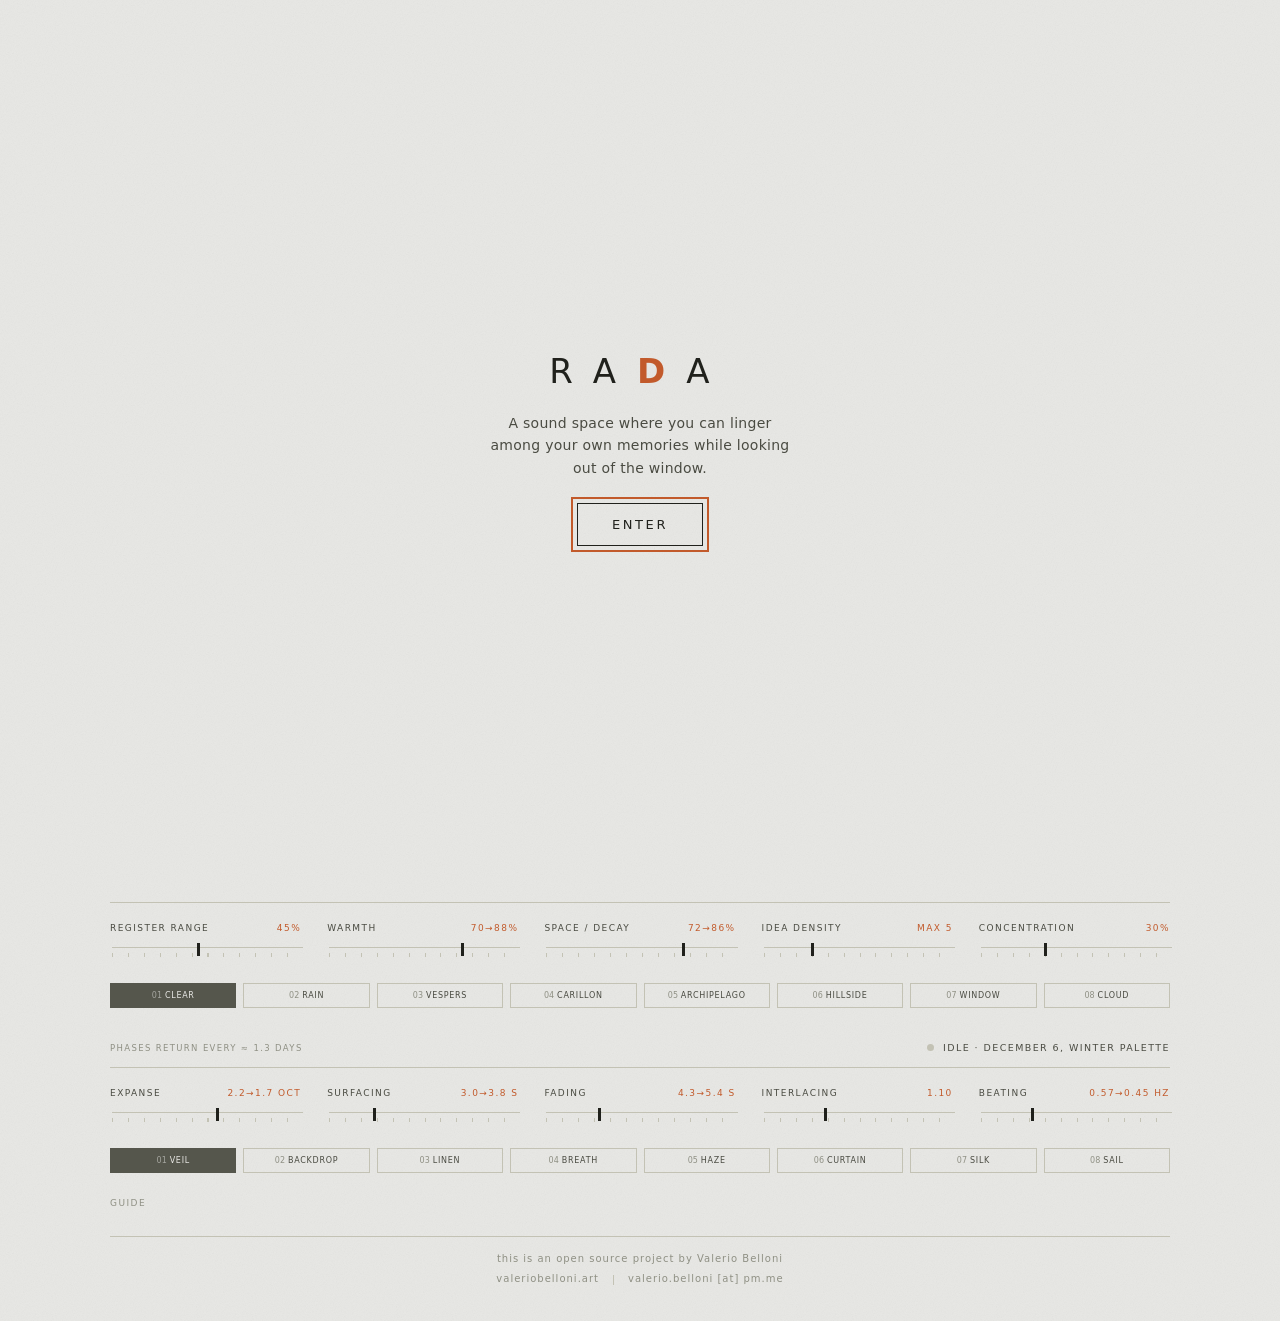
==== index.html @ 8998cda1 "posizionamento bottoni "pausa/avvia" posizionamento bottoni "pausa/avvia"" ====
<!DOCTYPE html>
<html lang="it">
<head>
<meta charset="utf-8">
<meta name="viewport" content="width=device-width, initial-scale=1">
<title>Rada</title>

<!-- Le anteprime social restano in inglese: i crawler leggono questi meta
     prima che il JavaScript giri, quindi qualunque lingua ci sia scritta qui
     è quella che appare quando si condivide il link. i18n.js li riscrive
     comunque nella lingua corrente, per i motori che eseguono lo script. -->
<meta name="description" content="Four sound phrases of different lengths that never come back together the same way. A generative instrument in the browser.">

<meta property="og:title" content="Rada">
<meta property="og:description" content="Four sound phrases of different lengths that never come back together the same way.">
<meta property="og:type" content="website">

<!-- favicon inline: il punto che pulsa. Data URI, così non c'è un file da
     servire e funziona anche aprendo index.html col doppio clic. -->
<link rel="icon" href="data:image/svg+xml,%3Csvg xmlns='http://www.w3.org/2000/svg' viewBox='0 0 32 32'%3E%3Crect width='32' height='32' rx='7' fill='%23e9e7db'/%3E%3Ccircle cx='16' cy='16' r='6' fill='%23c25a2b'/%3E%3C/svg%3E">

<link rel="stylesheet" href="css/style.css">
</head>
<body>

<div class="stage">
 <div class="wrap">

  <div class="head">
    <h1>Ra<em>d</em>a</h1>
    <div class="headRight">
      <nav class="langs" id="langs" aria-label="Lingua"></nav>
      <span class="langSep" aria-hidden="true"></span>
      <div class="status" id="status">
        <span class="pulse"></span>
        <span id="statusText">in attesa</span>
      </div>
    </div>
  </div>

  <!-- ------------------------------------------------------- lo strumento
       Una card sola: le otto linee sono anelli concentrici di un reticolo
       unico, e le due colonne ai lati portano i comandi di linea — sigla,
       durata, silenzia, nuova idea — in HTML nativo. Il canvas è puro
       display e non ascolta nulla: il doppio binario di Rada (gesti sul
       canvas più doppione fuori campo per la tastiera) è diventato un
       binario solo, visibile.                                            -->
  <div class="loopCard">
    <div class="cardHead">
      <!-- Due numeri diversi, e conviene non confonderli: `realign` dice
           quando le FASI tornano nella stessa combinazione, `deriva` dice
           quanto si è spostato il pezzo. Il primo è l'eredità di Rada, e da
           solo non è più la promessa dello strumento; il secondo è la
           promessa nuova, e non torna a zero mai. -->
      <span class="realign" id="deriva">—</span>
      <span class="realign" id="realign">—</span>
    </div>
    <div class="strumento">
      <div class="colLinee colFrasi">
        <span class="colTitolo" data-i18n="card.title">Le quattro frasi</span>
        <div id="lineeFrasi"></div>
        <!-- Sotto le scale di durata, i due comandi della classe: a sinistra
             il modo del materiale, a destra l'avvio. Stessa grafica — un
             quadro e una parola — e stessa grammatica: il segno mostra lo
             STATO, come il quadratino di ogni linea, e premerlo lo cambia.
             Il quadro sta al bordo esterno, la parola verso il centro. Li
             costruisce ui.js. -->
        <div class="modi" id="modiFrasi"></div>
      </div>
      <div id="canvas-holder"></div>
      <div class="colLinee colTessuti">
        <span class="colTitolo" data-i18n="drone.title">I quattro tessuti</span>
        <div id="lineeTessuti"></div>
        <div class="modi" id="modiTessuti"></div>
      </div>
    </div>
  </div>

  <div class="controls">
    <div class="ctl">
      <label for="spread"><span data-i18n="ctl.spread">Ampiezza registro</span> <b id="vSpread">—</b></label>
      <input type="range" id="spread" min="0" max="100" value="45">
    </div>
    <div class="ctl">
      <label for="warmth"><span data-i18n="ctl.warmth">Calore</span> <b id="vWarmth">—</b></label>
      <input type="range" id="warmth" min="0" max="100" value="70">
    </div>
    <div class="ctl">
      <label for="rev"><span data-i18n="ctl.rev">Spazio / coda</span> <b id="vRev">—</b></label>
      <input type="range" id="rev" min="0" max="100" value="72">
    </div>
    <div class="ctl">
      <label for="dens"><span data-i18n="ctl.dens">Densità dell'idea</span> <b id="vDens">—</b></label>
      <input type="range" id="dens" min="2" max="14" value="5">
    </div>
    <div class="ctl">
      <label for="head"><span data-i18n="ctl.head">Addensamento</span> <b id="vHead">—</b></label>
      <input type="range" id="head" min="10" max="70" value="30">
    </div>
  </div>

  <div class="bar">
    <div class="moods" id="moods"></div>
  </div>

  <!-- ----------------------------------------------- i comandi dei tessuti
       La seconda classe non ha più un riquadro proprio: vive negli anelli
       esterni del reticolo. Restano i suoi comandi d'insieme, e sopra di
       loro la riga della stagione — gemella di quella in testa alla pagina,
       diversa nella scala del tempo: là l'ora del giorno, qui il mese.   -->
  <div class="statusDroni">
    <span class="realign" id="realignDroni">—</span>
    <div class="status" id="statusStagione">
      <span class="pulse"></span>
      <span id="statusStagioneText">in attesa</span>
    </div>
  </div>

  <div class="controls controlsTessuti">
    <div class="ctl">
      <label for="d_spread"><span data-i18n="dctl.spread">Estensione</span> <b id="v_spread">—</b></label>
      <input type="range" id="d_spread" min="0" max="100" step="1" value="55">
    </div>
    <div class="ctl">
      <label for="d_apri"><span data-i18n="dctl.apri">Affioramento</span> <b id="v_apri">—</b></label>
      <input type="range" id="d_apri" min="0.3" max="12" step="0.1" value="3">
    </div>
    <div class="ctl">
      <label for="d_chiudi"><span data-i18n="dctl.chiudi">Dissolvenza</span> <b id="v_chiudi">—</b></label>
      <input type="range" id="d_chiudi" min="0.3" max="15" step="0.1" value="4.3">
    </div>
    <div class="ctl">
      <label for="d_sovr"><span data-i18n="dctl.sovr">Intreccio</span> <b id="v_sovr">—</b></label>
      <input type="range" id="d_sovr" min="0.2" max="3" step="0.01" value="1.10">
    </div>
    <div class="ctl">
      <label for="d_battito"><span data-i18n="dctl.battito">Battito</span> <b id="v_battito">—</b></label>
      <input type="range" id="d_battito" min="0.05" max="2" step="0.01" value="0.57">
    </div>
  </div>

  <div class="bar barDroni">
    <div class="moods" id="droniMoods"></div>
  </div>

  <div class="foot">
    <!-- scheda nuova: il collage sta suonando, e una navigazione qui lo
         spegnerebbe perdendo la sessione in corso. Il ?da=strumento dice alla
         guida che Rada è già aperta di là, così non offre di riaprirla. -->
    <a class="docLink" href="guida.html?da=strumento" target="_blank" rel="noopener"
       data-i18n="ui.guide" data-i18n-aria="ui.guideAria">Guida</a>
  </div>

  <!-- ----------------------------------------------------------- la firma
       Un filo, e sotto i crediti. La riga separa senza chiudere: chiudere lo
       fanno i bordi dei due riquadri, e un terzo rettangolo qui sarebbe un
       riquadro che non contiene nulla.

       L'indirizzo non è un collegamento, come nella guida e per la stessa
       ragione: un mailto: che contenga "[at]" aprirebbe una bozza verso un
       destinatario inesistente. Va ricomposto a mano, ed è il prezzo di non
       darlo in pasto ai raccoglitori di indirizzi.                      -->
  <div class="firma">
    <p data-i18n="foot.credits">questo è un progetto open source ideato da Valerio Belloni</p>
    <div class="recapiti">
      <a href="https://www.valeriobelloni.art">valeriobelloni.art</a>
      <span class="sep" aria-hidden="true"></span>
      <span class="posta">valerio.belloni [at] pm.me</span>
    </div>
  </div>

 </div>
</div>

<!-- Il cancello è una finestra modale vera: prima l'ingresso era un <div>,
     quindi non prendeva fuoco e chi naviga da tastiera restava chiuso fuori. -->
<div class="gate" id="gate" role="dialog" aria-modal="true" aria-labelledby="gateTitle">
  <h2 id="gateTitle">Ra<em>d</em>a</h2>
  <p data-i18n="gate.text">Uno spazio sonoro nel quale si può indugiare nei propri ricordi mentre si guarda fuori dalla finestra.</p>
  <button class="enter" id="enter" type="button" data-i18n="gate.enter">Entra</button>
</div>

<!-- Nessuna libreria: tutto ciò che serve è qui dentro, e la pagina si apre
     anche senza rete. Il disegno usa l'API 2D del browser, il suono la Web
     Audio API.

     l'ordine conta: le parole e il modello prima (non dipendono da nulla),
     poi il suono, poi il disegno, infine i comandi -->
<script src="js/i18n.js"></script>
<script src="js/deriva.js"></script>
<script src="js/model.js"></script>
<script src="js/audio.js"></script>
<script src="js/disegno.js"></script>
<script src="js/ui.js"></script>
</body>
</html>
---- css/style.css ----
/* =============================================================================
   RADA2 · style.css

   Le variabili qui sotto sono l'unica fonte della palette: anche il canvas
   le legge (js/disegno.js → readPalette). Cambiarle qui cambia tutto.

   La lingua visiva è quella dei disegni tecnici: inchiostro su carta, filo
   sottile, angoli vivi, molto vuoto. NIENTE SCATOLE — in Rada i riquadri col
   bordo delimitavano le due classi; qui lo strumento è uno e galleggia sulla
   carta, e a separare le sezioni bastano i fili. E NIENTE PILLOLE: ogni
   forma tonda che non sia un segno del reticolo è sparita, perché su una
   tavola fatta di cerchi il tondo dei bottoni non diceva più niente.
============================================================================= */

:root{
  --paper:#e7e7e4;   /* fondo, grigio chiarissimo appena caldo */
  --ink:#20211c;     /* inchiostro, nero morbido verdastro */
  --ink-2:#4a4b42;   /* inchiostro secondario */
  --dust:#8f9084;    /* etichette tenui */
  --hair:#c3c2b4;    /* linee inattive */
  --scelto:#55564c;  /* fondo dei bottoni scelti: scuro, ma non inchiostro */
  --amber:#c25a2b;   /* unico accento */
  --glow:rgba(194,90,43,.18);
  --sans:"Helvetica Neue",-apple-system,system-ui,"Segoe UI",Roboto,Arial,sans-serif;
}

/* --------------------------------------------------------- la grana della carta
   Rumore frattale generato dal browser, non un'immagine da scaricare: è un
   SVG scritto qui dentro come data URI, quindi la pagina continua ad aprirsi
   senza rete — che è una regola del progetto, non una comodità.            */
:root{
  --carta:url("data:image/svg+xml,%3Csvg xmlns='http://www.w3.org/2000/svg' width='200' height='200'%3E%3Cfilter id='g'%3E%3CfeTurbulence type='fractalNoise' baseFrequency='.9' numOctaves='4' stitchTiles='stitch'/%3E%3CfeColorMatrix type='saturate' values='0'/%3E%3C/filter%3E%3Crect width='200' height='200' filter='url(%23g)' opacity='.08'/%3E%3C/svg%3E");
}

*{box-sizing:border-box}
html,body{margin:0;height:100%}
body{
  background-color:var(--paper);
  background-image:var(--carta);
  color:var(--ink);
  font-family:var(--sans);
  font-weight:300;
  -webkit-font-smoothing:antialiased;
  overflow-x:hidden;
}

/* etichette minute: peso pieno e tracking ampio, perché reggano al corpo piccolo */
.status,.ctl label,.realign,.colTitolo,.lineaSigla{
  font-family:var(--sans);
  font-weight:400;
  letter-spacing:.18em;
}

/* --------------------------------------------------------- impaginazione */
.stage{
  min-height:100vh;
  min-height:100dvh;
  display:flex;
  flex-direction:column;
  align-items:center;
  justify-content:center;
  padding:26px 20px 34px;
}
.wrap{width:100%;max-width:1060px}

/* --------------------------------------------------------------- testata */
.head{
  display:flex;
  align-items:baseline;
  justify-content:space-between;
  gap:16px;
  flex-wrap:wrap;
  margin-bottom:34px;
}
h1{
  margin:0;
  font-weight:300;
  font-size:clamp(21px,4.6vw,26px);
  letter-spacing:.62em;
  line-height:1;
  text-transform:uppercase;
}
h1 em{font-style:normal;font-weight:600;color:var(--amber)}

.status{
  display:flex;
  align-items:center;
  gap:9px;
  font-size:9.5px;
  letter-spacing:.15em;
  text-transform:uppercase;
  color:var(--ink-2);
}
.pulse{
  width:7px;height:7px;border-radius:50%;
  background:var(--hair);flex:none;transition:.4s;
}
.status.live{color:var(--ink)}
.status.live .pulse{background:var(--amber);animation:pulse 2.6s ease-in-out infinite}

.headRight{
  display:flex;align-items:center;gap:14px;
  flex-wrap:wrap;justify-content:flex-end;
}
.langs{display:flex;gap:10px}
.lang{
  appearance:none;border:0;background:transparent;padding:0;
  font-family:var(--sans);font-weight:400;
  font-size:9.5px;letter-spacing:.15em;text-transform:uppercase;
  color:var(--hair);cursor:pointer;transition:.2s;
}
.lang:hover{color:var(--ink-2)}
.lang.sel{color:var(--amber)}
.lang:focus-visible{outline:1.5px solid var(--amber);outline-offset:3px}
.langSep{width:1px;height:10px;background:var(--hair);flex:none}
@keyframes pulse{
  0%,100%{opacity:.35;transform:scale(.85)}
  50%{opacity:1;transform:scale(1.15)}
}

/* ------------------------------------------------------------ lo strumento
   Nessun bordo: il reticolo poggia sulla carta come in un disegno tecnico.
   Sopra, i due indicatori del tempo lungo; ai lati, le colonne di linea.  */
.loopCard{padding:0}
.cardHead{
  display:flex;
  justify-content:space-between;
  align-items:baseline;
  gap:12px;
  margin:0 0 18px;
  flex-wrap:wrap;
}
/* Due indicatori, e uno solo può essere arancione: l'accento vale finché è
   raro. Lo prende la deriva, che è la promessa di questo strumento; il
   riallineamento delle fasi resta — è l'eredità di Rada — ma in grigio.   */
.realign{font-size:8.5px;letter-spacing:.16em;text-transform:uppercase;color:var(--dust)}
#deriva{color:var(--amber)}

.strumento{
  display:grid;
  grid-template-columns:minmax(170px,1fr) minmax(0,560px) minmax(170px,1fr);
  gap:26px;
  align-items:center;
}
#canvas-holder{display:flex;justify-content:center;min-width:0}
#canvas-holder canvas{display:block}

/* ------------------------------------------------------- le colonne di linea
   Otto righe native — sigla, scala della durata, valore, quadratino, ↻ —
   che sono l'unica interfaccia delle otto linee: il canvas non ascolta.
   Le frasi a sinistra e i tessuti a destra, dallo stesso lato delle loro
   etichette dentro il reticolo.                                            */
.colTitolo{
  display:block;
  font-size:8px;letter-spacing:.2em;text-transform:uppercase;
  color:var(--dust);
  margin-bottom:12px;
}
.linea{
  display:grid;
  grid-template-columns:2ch minmax(0,1fr) auto auto auto;
  align-items:center;
  gap:9px;
  padding:8px 0;
}
.lineaSigla{
  font-size:8px;text-transform:uppercase;
  color:var(--dust);
}
.lineaVal{
  font-size:9px;letter-spacing:.06em;
  color:var(--ink-2);
  font-variant-numeric:tabular-nums;
  min-width:5.5ch;text-align:right;
  white-space:nowrap;
}
/* Il quadratino: pieno quando la linea suona, vuoto quando tace. Lo stato
   sta nel segno, l'azione nell'aria-label — e nell'aria-pressed.          */
.lineaMute{
  appearance:none;cursor:pointer;padding:0;flex:none;
  width:11px;height:11px;
  border:1px solid var(--ink-2);
  background:var(--ink-2);
  transition:.2s;
}
.lineaMute.muta{background:transparent}
.lineaMute:hover{border-color:var(--ink)}
.lineaRegen{
  appearance:none;border:0;background:transparent;padding:0;
  font-family:var(--sans);font-weight:300;font-size:14px;
  color:var(--dust);cursor:pointer;transition:.2s;line-height:1;
}
.lineaRegen:hover{color:var(--amber)}
.lineaMute:focus-visible,.lineaRegen:focus-visible{
  outline:1.5px solid var(--amber);outline-offset:3px;
}

/* ------------------------------------------------------------------ cursori
   Scale graduate: una linea, le tacche sotto, e un indice rettangolare
   sottile al posto del pomello tondo. Le tacche sono un gradiente ripetuto —
   nessuna immagine, nessun elemento in più.                                */
input[type=range]{
  -webkit-appearance:none;appearance:none;
  width:100%;height:15px;
  background:
    linear-gradient(var(--hair),var(--hair)) 0 5px/100% 1px no-repeat,
    repeating-linear-gradient(90deg,var(--hair) 0 1px,transparent 1px calc(100%/12)) 0 100%/100% 4px no-repeat;
  outline:none;cursor:pointer;
}
input[type=range]::-webkit-slider-thumb{
  -webkit-appearance:none;
  width:3px;height:13px;border-radius:0;
  background:var(--ink);border:0;
  cursor:ew-resize;
}
input[type=range]::-moz-range-thumb{
  width:3px;height:13px;border-radius:0;
  background:var(--ink);border:0;
  cursor:ew-resize;
}
input[type=range]:focus-visible{outline:1.5px solid var(--amber);outline-offset:4px}

/* ------------------------------------------------------- comandi d'insieme
   Un filo sopra ogni gruppo: è il filo, non una scatola, a dire dove
   comincia una sezione.                                                    */
.controls{
  display:grid;
  grid-template-columns:1fr 1fr;
  gap:14px 26px;
  margin-top:30px;
  padding-top:20px;
  border-top:1px solid var(--hair);
}
/* IL CURSORE STA AL FONDO DELLA CELLA, non sotto la sua etichetta. Le
   etichette non sono lunghe uguale — «Ampiezza registro» va a capo dove
   «Calore» no — e appese all'etichetta le scale finivano a quote diverse:
   undici pixel di scarto misurati a 900 px, su una riga che dovrebbe leggersi
   come una sola scala continua. La cella diventa una colonna flessibile e
   l'etichetta si prende lo spazio che avanza, così il cursore parte sempre
   dallo stesso filo qualunque cosa gli stia scritto sopra, in qualunque
   lingua.                                                                  */
.ctl{display:flex;flex-direction:column}
.ctl label{
  display:flex;justify-content:space-between;gap:8px;
  font-size:9px;letter-spacing:.16em;text-transform:uppercase;
  color:var(--ink-2);margin:0 0 7px;
  flex:1;align-items:flex-start;
}
.ctl label b{color:var(--amber);font-weight:400;font-variant-numeric:tabular-nums}

/* ------------------------------------------------- i due segni della classe
   Sotto le scale di durata, agli estremi della riga: a sinistra il modo del
   materiale, a destra l'avvio. Stessa grafica perché stessa grammatica — un
   quadro che mostra lo stato e una parola che lo nomina — e stessa misura del
   quadratino di ogni linea, undici pixel.

   IL QUADRO STA AL BORDO ESTERNO e la parola guarda verso il centro: a
   sinistra quadro-parola, a destra parola-quadro. Le due colonne si
   specchiano, e i quattro quadri fanno i vertici di un rettangolo attorno al
   reticolo.

   Arancione è acceso — il materiale deriva, la classe suona — e inchiostro è
   fermo. È l'unico posto in cui l'accento indica uno stato di riposo invece
   di un evento: la deriva e il suono sono ciò che lo strumento fa se lo lasci
   fare, e fermarli è il gesto.                                            */
.modi{display:flex;justify-content:space-between;align-items:center;margin-top:16px}
.segno{
  appearance:none;border:0;background:transparent;padding:4px 0;
  display:flex;align-items:center;gap:9px;
  font-family:var(--sans);cursor:pointer;
}
.segnoPower{flex-direction:row-reverse}
.segnoQuadro{
  width:11px;height:11px;flex:none;
  background:var(--amber);border:1px solid var(--amber);
  transition:.2s;
}
.segno.spento .segnoQuadro{background:var(--ink);border-color:var(--ink)}
.segnoNome{
  font-weight:400;font-size:8px;letter-spacing:.2em;text-transform:uppercase;
  color:var(--ink-2);transition:.2s;
}
.segno:hover .segnoNome{color:var(--ink)}
.segno:focus-visible{outline:1.5px solid var(--amber);outline-offset:3px}
/* Il nome della classe: nel documento per chi ascolta, fuori dallo schermo
   per chi guarda. Non `display:none`, che lo toglierebbe anche a loro.    */
.segnoDove{
  position:absolute;width:1px;height:1px;
  margin:-1px;padding:0;overflow:hidden;
  clip-path:inset(50%);white-space:nowrap;border:0;
}

/* --------------------------------------------------------- barra inferiore */
/* Da quando l'avvio è salito accanto alle scale di durata, qui restano solo
   i mood: la barra non ha più due poli da separare.                       */
.bar{display:flex;margin-top:24px}
/* `flex:1` non è un dettaglio: senza, la griglia si dimensiona sul proprio
   contenuto, e le due righe di mood escono di larghezza diversa perché
   «Arcipelago» è più lungo di «Fondale» — 79 px contro 63 nella stessa
   pagina. Crescendo entrambe fino al bordo, i bottoni tornano identici sopra
   e sotto qualunque siano le parole, in qualunque lingua.               */
.moods{
  display:grid;
  /* `minmax(0,1fr)` e non `1fr`: la seconda ha un minimo automatico pari al
     contenuto, quindi la colonna della parola più lunga si allarga rubando
     spazio alle altre — in inglese, a 760 px, uscivano 69, 70 e 74 px nella
     stessa riga. Con lo zero come minimo le otto colonne sono uguali davvero. */
  grid-template-columns:repeat(8,minmax(0,1fr));
  gap:7px;
  flex:1;
  min-width:0;
  counter-reset:mood;
}
/* I mood come etichette tecniche numerate. Il numero lo mette il CSS, non
   il dizionario: è notazione, non lingua — e i bottoni restano riscrivibili
   al cambio di lingua senza perdere la numerazione.                        */
.mood{
  appearance:none;
  border:1px solid var(--hair);
  background:transparent;color:var(--ink-2);
  font-family:var(--sans);font-weight:400;
  font-size:8px;letter-spacing:.09em;text-transform:uppercase;text-align:center;
  padding:7px 4px;border-radius:0;cursor:pointer;transition:.2s;
  counter-increment:mood;
}
.mood::before{
  content:counter(mood,decimal-leading-zero) " ";
  color:var(--dust);
  letter-spacing:.02em;
}
.mood:hover{border-color:var(--ink);color:var(--ink)}
/* Lo stato scelto è un grigio scuro, non l'inchiostro pieno: il nero massimo
   resta ai segni del reticolo.                                             */
.mood.sel{color:var(--paper);background:var(--scelto);border-color:var(--scelto)}
.mood.sel::before{color:var(--paper);opacity:.55}
.mood:focus-visible{outline:1.5px solid var(--amber);outline-offset:3px}

/* Qui stavano `.power` e il suo punto che respirava. L'avvio è diventato uno
   dei due segni della classe, con la stessa grafica del modo: il respiro non
   c'è più, e il compito di dire «sta suonando» resta al punto che pulsa nella
   riga di stato, che quel respiro ce l'aveva già.                         */

/* La riga della stagione, col riallineamento dei tessuti accanto: apre la
   sezione dei comandi della seconda classe.                                */
.statusDroni{
  display:flex;align-items:baseline;justify-content:space-between;
  gap:12px;flex-wrap:wrap;
  margin:34px 0 0;
}
.controlsTessuti{margin-top:14px}
.barDroni{margin-top:24px}

/* rimando alla guida, sotto i mood */
.foot{margin-top:18px}
.docLink{
  font-family:var(--sans);font-weight:400;
  font-size:9px;letter-spacing:.16em;text-transform:uppercase;
  color:var(--dust);text-decoration:none;transition:.2s;
  border-bottom:1px solid transparent;padding-bottom:2px;
}
.docLink:hover{color:var(--ink);border-bottom-color:var(--hair)}
.docLink:focus-visible{outline:1.5px solid var(--amber);outline-offset:3px}

/* --------------------------------------------------------------- la firma */
.firma{
  margin-top:26px;
  padding-top:16px;
  border-top:1px solid var(--hair);
  text-align:center;
}
.firma p{
  margin:0;
  font-family:var(--sans);font-weight:400;
  font-size:10px;letter-spacing:.1em;
  color:var(--dust);
}
.firma .recapiti{
  display:flex;align-items:center;justify-content:center;
  gap:14px;flex-wrap:wrap;margin-top:9px;
}
.firma a,
.firma .posta{
  font-family:var(--sans);font-weight:400;
  font-size:10px;letter-spacing:.1em;color:var(--dust);
  text-decoration:none;padding-bottom:2px;
  border-bottom:1px solid transparent;
}
.firma a{transition:.2s}
.firma a:hover{color:var(--ink);border-bottom-color:var(--hair)}
.firma a:focus-visible{outline:1.5px solid var(--amber);outline-offset:3px}
.firma .sep{width:1px;height:10px;background:var(--hair);flex:none}
@media (max-width:479px){
  .firma .sep{display:none}
  .firma .recapiti{gap:8px;flex-direction:column}
}

/* ---------------------------------------------------- soglia d'ingresso */
.gate{
  position:fixed;inset:0;z-index:40;
  background-color:var(--paper);
  background-image:var(--carta);
  display:flex;flex-direction:column;
  align-items:center;justify-content:center;
  gap:24px;padding:30px;text-align:center;
  cursor:pointer;
  transition:opacity .6s, visibility 0s .6s;
}
.gate.off{opacity:0;pointer-events:none;visibility:hidden}
.gate h2{
  margin:0;font-weight:300;
  font-size:clamp(24px,6vw,34px);
  letter-spacing:.62em;text-transform:uppercase;line-height:1;
}
.gate h2 em{font-style:normal;font-weight:600;color:var(--amber)}
.gate p{
  margin:0;max-width:34ch;
  font-size:14px;line-height:1.6;font-weight:300;
  color:var(--ink-2);letter-spacing:.02em;
}
.gate .enter{
  appearance:none;
  background:transparent;color:var(--ink);
  font-family:var(--sans);
  border:1px solid var(--ink);border-radius:0;
  padding:13px 34px;
  font-size:13px;letter-spacing:.2em;text-transform:uppercase;
  font-weight:400;transition:.25s;cursor:pointer;
}
.gate:hover .enter,
.gate .enter:hover{background:var(--ink);color:var(--paper)}
.gate .enter:focus-visible{outline:2px solid var(--amber);outline-offset:4px}

/* ------------------------------------------------------------ adattamenti */
@media (min-width:780px){
  .controls{grid-template-columns:repeat(5,1fr);gap:0 26px}
  .stage{padding:34px 28px}
}
/* Sotto i 900 px le colonne non stanno più ai lati: il reticolo sale sopra,
   intero, e le due colonne si affiancano sotto di lui.                     */
@media (max-width:899px){
  .strumento{grid-template-columns:1fr 1fr;gap:20px}
  #canvas-holder{grid-column:1 / -1;grid-row:1}
}
/* Otto colonne vogliono circa 90 px per bottone: tanto misura l'etichetta più
   lunga in inglese («Archipelago») col prefisso numerico che il CSS le
   antepone. Sotto i 980 px di finestra quello spazio non c'è, e la riga delle
   frasi andava a capo su due righe mentre quella dei tessuti — che ha parole
   più corte — restava su una: due barre della stessa pagina alte in modo
   diverso. La soglia stava a 719 px, ed era sbagliata da sempre; il difetto
   non si vedeva in italiano, dove le parole stanno appena dentro.        */
@media (max-width:979px){
  .moods{grid-template-columns:repeat(4,minmax(0,1fr));width:100%}
}
@media (max-width:719px){
  .langSep{display:none}
}
@media (max-width:540px){
  .strumento{grid-template-columns:1fr}
  #canvas-holder{grid-column:auto}
  .controls{grid-template-columns:1fr}
  .bar{justify-content:center}
}

/* ------------------------------------ trattamento tipografico del giapponese
   Il giapponese non ha maiuscolo: la gerarchia minuta si ricostruisce con il
   corpo e il 字間, che vuole valori molto più stretti del latino.          */
:lang(ja) .status,
:lang(ja) .ctl label,
:lang(ja) .realign,
:lang(ja) .colTitolo,
:lang(ja) .mood,
:lang(ja) .lang,
:lang(ja) .docLink{
  text-transform:none;
  letter-spacing:.08em;
}
:lang(ja) .status{font-size:10.5px}
:lang(ja) .ctl label{font-size:10px}
:lang(ja) .realign{font-size:9.5px}
:lang(ja) .colTitolo{font-size:9.5px}
:lang(ja) .lineaVal{font-size:10px}
:lang(ja) .mood{font-size:9px;letter-spacing:.04em}
:lang(ja) .segnoNome{font-size:10px;letter-spacing:.08em}
:lang(ja) .gate p{line-height:1.9;letter-spacing:.02em}
:lang(ja) .gate .enter{letter-spacing:.12em}

/* chi preferisce meno movimento: si fermano le animazioni decorative */
@media (prefers-reduced-motion:reduce){
  .status.live .pulse{animation:none}
  .gate{transition:none}
}
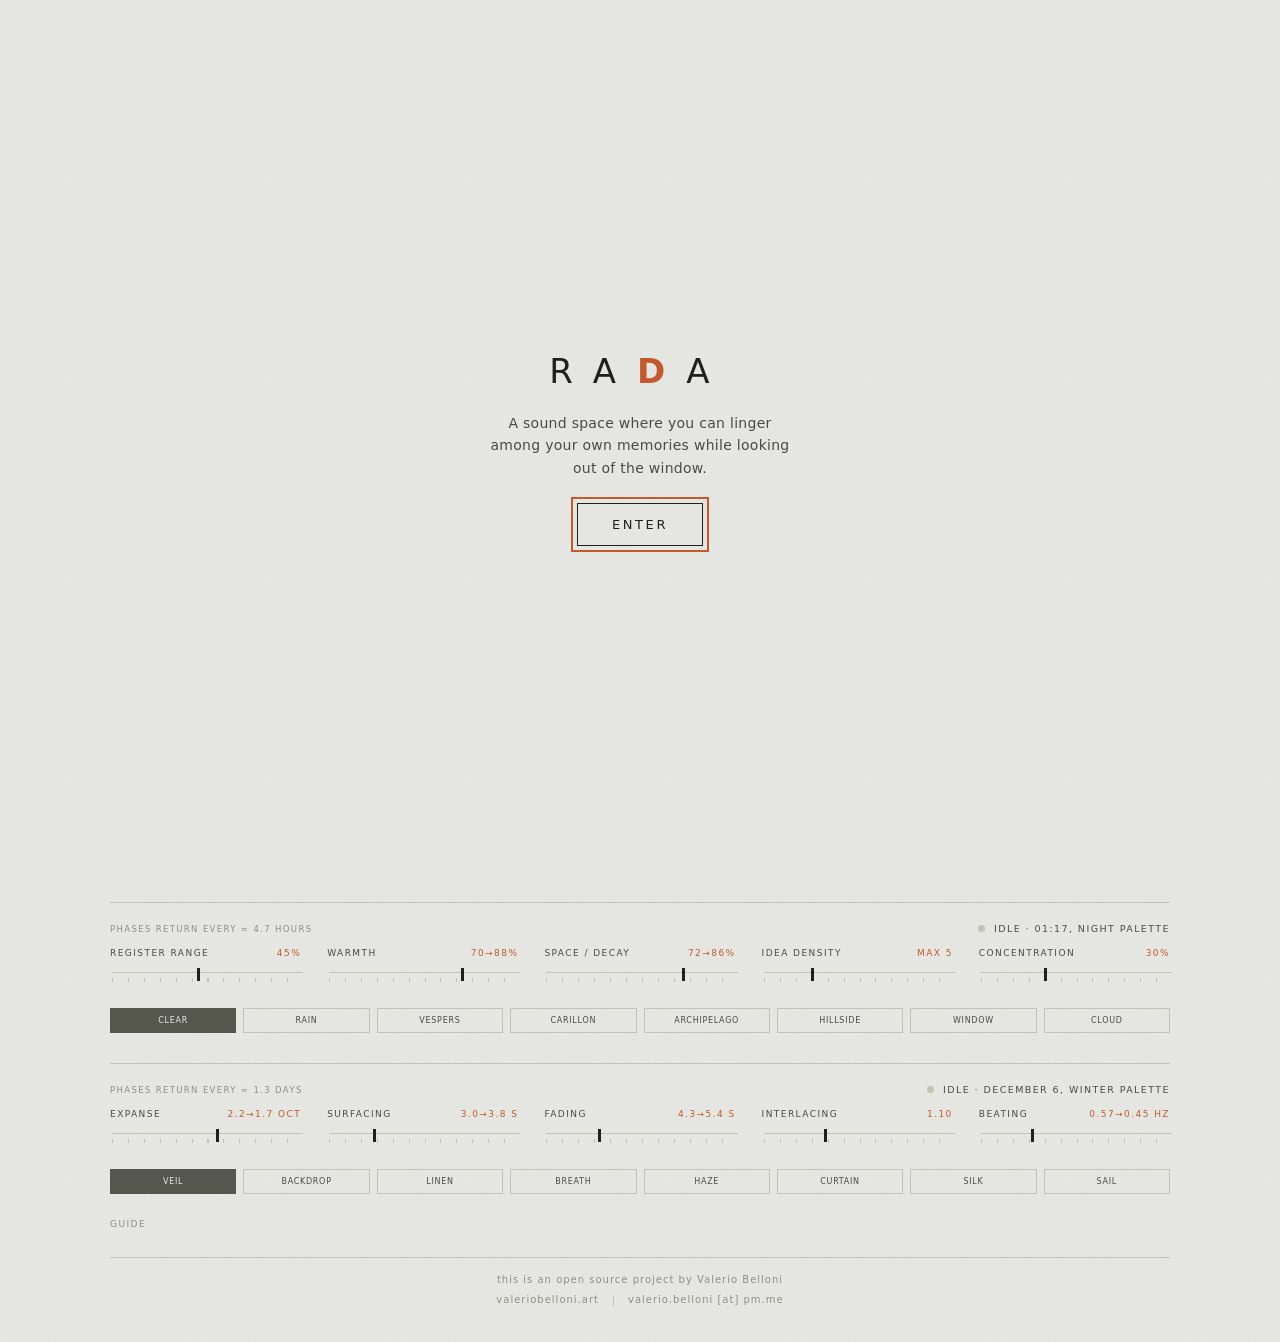
==== commit 4d7aa09c: "diminuzione timeline diminuzione della timeline da 30 a 15 minuti e aggiustamenti minori al posizion" ====
--- a/index.html
+++ b/index.html
@@ -26,16 +26,14 @@
 <div class="stage">
  <div class="wrap">
 
+  <!-- La testata porta il nome e le lingue, e basta: le due righe di stato
+       sono scese ciascuna accanto alla propria classe, dove si leggono per
+       quello che sono. Qui restavano asimmetriche — quella delle frasi in
+       cima alla pagina, quella dei tessuti a metà — e da quando le due classi
+       sono gemelle nel reticolo quell'asimmetria non si spiegava più.    -->
   <div class="head">
     <h1>Ra<em>d</em>a</h1>
-    <div class="headRight">
-      <nav class="langs" id="langs" aria-label="Lingua"></nav>
-      <span class="langSep" aria-hidden="true"></span>
-      <div class="status" id="status">
-        <span class="pulse"></span>
-        <span id="statusText">in attesa</span>
-      </div>
-    </div>
+    <nav class="langs" id="langs" aria-label="Lingua"></nav>
   </div>
 
   <!-- ------------------------------------------------------- lo strumento
@@ -46,14 +44,11 @@
        canvas più doppione fuori campo per la tastiera) è diventato un
        binario solo, visibile.                                            -->
   <div class="loopCard">
+    <!-- Sopra il reticolo solo la deriva: è l'unico dato che riguarda il
+         pezzo intero e non una delle due classi. Il riallineamento delle
+         fasi è sceso accanto ai comandi della classe di cui parla. -->
     <div class="cardHead">
-      <!-- Due numeri diversi, e conviene non confonderli: `realign` dice
-           quando le FASI tornano nella stessa combinazione, `deriva` dice
-           quanto si è spostato il pezzo. Il primo è l'eredità di Rada, e da
-           solo non è più la promessa dello strumento; il secondo è la
-           promessa nuova, e non torna a zero mai. -->
       <span class="realign" id="deriva">—</span>
-      <span class="realign" id="realign">—</span>
     </div>
     <div class="strumento">
       <div class="colLinee colFrasi">
@@ -76,6 +71,17 @@
     </div>
   </div>
 
+  <!-- Le due classi hanno ora la stessa forma: un filo, la riga di stato —
+       riallineamento a sinistra, ascolto e palette a destra — poi i cursori
+       e i mood. -->
+  <div class="statusClasse">
+    <span class="realign" id="realign">—</span>
+    <div class="status" id="status">
+      <span class="pulse"></span>
+      <span id="statusText">in attesa</span>
+    </div>
+  </div>
+
   <div class="controls">
     <div class="ctl">
       <label for="spread"><span data-i18n="ctl.spread">Ampiezza registro</span> <b id="vSpread">—</b></label>
@@ -108,7 +114,7 @@
        esterni del reticolo. Restano i suoi comandi d'insieme, e sopra di
        loro la riga della stagione — gemella di quella in testa alla pagina,
        diversa nella scala del tempo: là l'ora del giorno, qui il mese.   -->
-  <div class="statusDroni">
+  <div class="statusClasse">
     <span class="realign" id="realignDroni">—</span>
     <div class="status" id="statusStagione">
       <span class="pulse"></span>
@@ -116,7 +122,7 @@
     </div>
   </div>
 
-  <div class="controls controlsTessuti">
+  <div class="controls">
     <div class="ctl">
       <label for="d_spread"><span data-i18n="dctl.spread">Estensione</span> <b id="v_spread">—</b></label>
       <input type="range" id="d_spread" min="0" max="100" step="1" value="55">
--- a/css/style.css
+++ b/css/style.css
@@ -98,6 +98,9 @@
 .status.live{color:var(--ink)}
 .status.live .pulse{background:var(--amber);animation:pulse 2.6s ease-in-out infinite}
 
+/* Anche questo serve alla sola GUIDA: là la testata ha ancora due poli — le
+   sigle di lingua e il richiamo «Ascolta Rada» — mentre nello strumento è
+   rimasto il solo selettore.                                              */
 .headRight{
   display:flex;align-items:center;gap:14px;
   flex-wrap:wrap;justify-content:flex-end;
@@ -112,6 +115,9 @@
 .lang:hover{color:var(--ink-2)}
 .lang.sel{color:var(--amber)}
 .lang:focus-visible{outline:1.5px solid var(--amber);outline-offset:3px}
+/* Serve alla sola GUIDA, che stacca con questo trattino le sigle di lingua
+   dal richiamo «Ascolta Rada». Nello strumento è caduto insieme alla riga di
+   stato che separava, ma il foglio è lo stesso per le due pagine.        */
 .langSep{width:1px;height:10px;background:var(--hair);flex:none}
 @keyframes pulse{
   0%,100%{opacity:.35;transform:scale(.85)}
@@ -220,16 +226,29 @@
 }
 input[type=range]:focus-visible{outline:1.5px solid var(--amber);outline-offset:4px}
 
-/* ------------------------------------------------------- comandi d'insieme
-   Un filo sopra ogni gruppo: è il filo, non una scatola, a dire dove
-   comincia una sezione.                                                    */
+/* --------------------------------------------------- la riga di una classe
+   Apre la sezione di ciascuna classe, identica per tutt'e due: a sinistra il
+   riallineamento delle sue fasi, a destra se sta suonando e quale palette è
+   in vigore. Il filo sta qui e non sui cursori, perché la sezione comincia
+   da questa riga — è il filo, non una scatola, a dire dove si entra.
+
+   Erano asimmetriche: quella delle frasi in cima alla pagina, dentro la
+   testata, e quella dei tessuti a metà. Finché le frasi erano il riquadro
+   principale aveva un senso; da quando le due classi sono gemelle nel
+   reticolo, non più.                                                      */
+.statusClasse{
+  display:flex;align-items:baseline;justify-content:space-between;
+  gap:12px;flex-wrap:wrap;
+  margin-top:30px;padding-top:20px;
+  border-top:1px solid var(--hair);
+}
+
+/* ------------------------------------------------------- comandi d'insieme */
 .controls{
   display:grid;
   grid-template-columns:1fr 1fr;
   gap:14px 26px;
-  margin-top:30px;
-  padding-top:20px;
-  border-top:1px solid var(--hair);
+  margin-top:14px;
 }
 /* IL CURSORE STA AL FONDO DELLA CELLA, non sotto la sua etichetta. Le
    etichette non sono lunghe uguale — «Ampiezza registro» va a capo dove
@@ -309,11 +328,12 @@
   gap:7px;
   flex:1;
   min-width:0;
-  counter-reset:mood;
-}
-/* I mood come etichette tecniche numerate. Il numero lo mette il CSS, non
-   il dizionario: è notazione, non lingua — e i bottoni restano riscrivibili
-   al cambio di lingua senza perdere la numerazione.                        */
+}
+/* I mood come etichette tecniche. Qui il CSS anteponeva un numero d'ordine
+   con un `counter`; è stato tolto perché non serviva a nulla — i mood non si
+   scelgono per numero — e costava una quindicina di pixel per bottone, che
+   sono proprio quelli che mancavano perché otto colonne stessero su una riga
+   sola nelle lingue con le parole lunghe.                                  */
 .mood{
   appearance:none;
   border:1px solid var(--hair);
@@ -321,18 +341,11 @@
   font-family:var(--sans);font-weight:400;
   font-size:8px;letter-spacing:.09em;text-transform:uppercase;text-align:center;
   padding:7px 4px;border-radius:0;cursor:pointer;transition:.2s;
-  counter-increment:mood;
-}
-.mood::before{
-  content:counter(mood,decimal-leading-zero) " ";
-  color:var(--dust);
-  letter-spacing:.02em;
 }
 .mood:hover{border-color:var(--ink);color:var(--ink)}
 /* Lo stato scelto è un grigio scuro, non l'inchiostro pieno: il nero massimo
    resta ai segni del reticolo.                                             */
 .mood.sel{color:var(--paper);background:var(--scelto);border-color:var(--scelto)}
-.mood.sel::before{color:var(--paper);opacity:.55}
 .mood:focus-visible{outline:1.5px solid var(--amber);outline-offset:3px}
 
 /* Qui stavano `.power` e il suo punto che respirava. L'avvio è diventato uno
@@ -340,14 +353,6 @@
    c'è più, e il compito di dire «sta suonando» resta al punto che pulsa nella
    riga di stato, che quel respiro ce l'aveva già.                         */
 
-/* La riga della stagione, col riallineamento dei tessuti accanto: apre la
-   sezione dei comandi della seconda classe.                                */
-.statusDroni{
-  display:flex;align-items:baseline;justify-content:space-between;
-  gap:12px;flex-wrap:wrap;
-  margin:34px 0 0;
-}
-.controlsTessuti{margin-top:14px}
 .barDroni{margin-top:24px}
 
 /* rimando alla guida, sotto i mood */
@@ -441,18 +446,19 @@
   .strumento{grid-template-columns:1fr 1fr;gap:20px}
   #canvas-holder{grid-column:1 / -1;grid-row:1}
 }
-/* Otto colonne vogliono circa 90 px per bottone: tanto misura l'etichetta più
-   lunga in inglese («Archipelago») col prefisso numerico che il CSS le
-   antepone. Sotto i 980 px di finestra quello spazio non c'è, e la riga delle
-   frasi andava a capo su due righe mentre quella dei tessuti — che ha parole
-   più corte — restava su una: due barre della stessa pagina alte in modo
-   diverso. La soglia stava a 719 px, ed era sbagliata da sempre; il difetto
-   non si vedeva in italiano, dove le parole stanno appena dentro.        */
-@media (max-width:979px){
+/* Otto colonne vogliono circa 75 px per bottone: tanto misura l'etichetta più
+   lunga in inglese, «Archipelago». Sotto quella misura la riga delle frasi
+   andava a capo su due righe mentre quella dei tessuti — che ha parole più
+   corte — restava su una: due barre della stessa pagina alte in modo diverso.
+   La soglia stava a 719 px, ed era sbagliata da sempre; il difetto non si
+   vedeva in italiano, dove le parole stanno appena dentro.
+
+   Serviva 90 px finché il CSS anteponeva a ogni etichetta un numero d'ordine.
+   Tolto quello, la soglia è scesa da 980 a 820 px: la numerazione costava
+   centosessanta px di riga, cioè proprio il salto fra otto colonne e
+   quattro.                                                               */
+@media (max-width:819px){
   .moods{grid-template-columns:repeat(4,minmax(0,1fr));width:100%}
-}
-@media (max-width:719px){
-  .langSep{display:none}
 }
 @media (max-width:540px){
   .strumento{grid-template-columns:1fr}
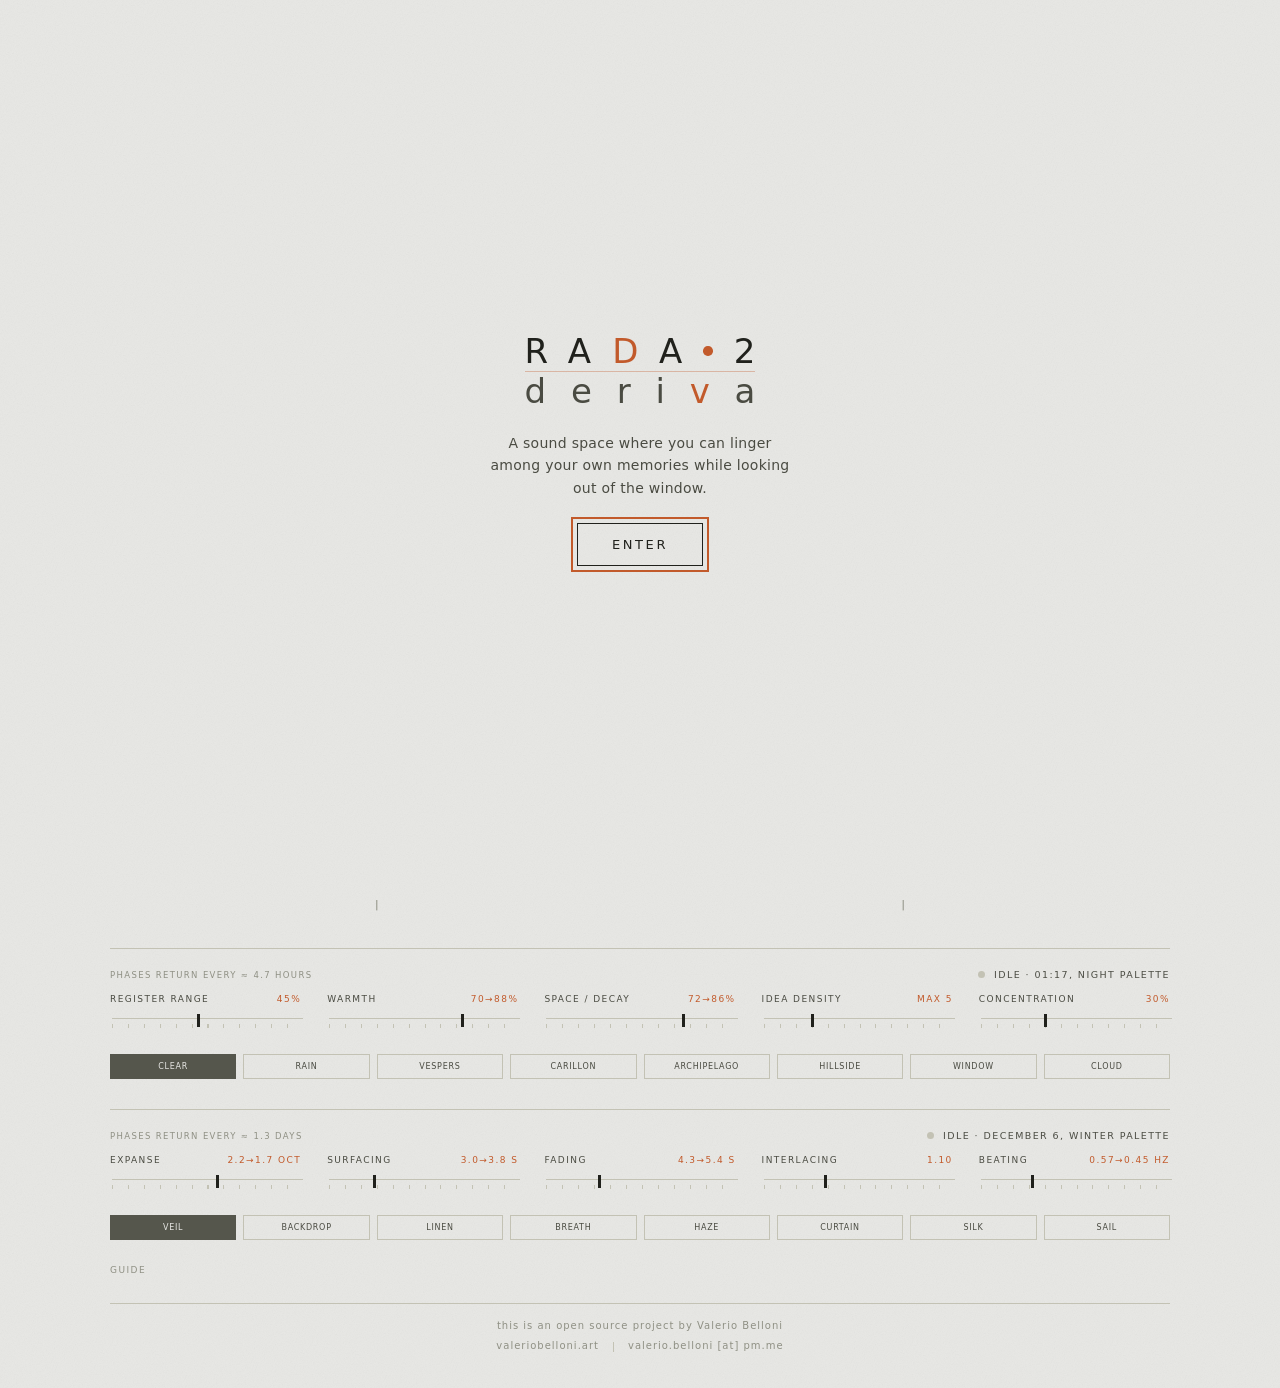
==== commit 25c18872: "cambio logo" ====
--- a/index.html
+++ b/index.html
@@ -32,7 +32,20 @@
        cima alla pagina, quella dei tessuti a metà — e da quando le due classi
        sono gemelle nel reticolo quell'asimmetria non si spiegava più.    -->
   <div class="head">
-    <h1>Ra<em>d</em>a</h1>
+    <!-- Il marchio è due righe. Sopra il nome, col pallino al posto
+         dell'asterisco: è lo stesso segno del punto che pulsa nella riga di
+         stato, ma qui non racconta niente — batte sempre, perché appartiene
+         al nome e non allo strumento.
+
+         Sotto, «deriva» allargata fino a coprire esattamente la larghezza
+         del nome. Le sei lettere sono elementi separati perché a
+         distribuirle è `space-between`, che dà la coincidenza esatta; un
+         letter-spacing indovinato a occhio andrebbe rincorso a ogni corpo,
+         e i corpi qui sono fluidi. -->
+    <div class="logo">
+      <h1>Ra<em>d</em>a<span class="logoPunto" aria-hidden="true"></span>2</h1>
+      <div class="sotto"><span>d</span><span>e</span><span>r</span><span>i</span><span class="v">v</span><span>a</span></div>
+    </div>
     <nav class="langs" id="langs" aria-label="Lingua"></nav>
   </div>
 
@@ -48,7 +61,10 @@
          pezzo intero e non una delle due classi. Il riallineamento delle
          fasi è sceso accanto ai comandi della classe di cui parla. -->
     <div class="cardHead">
-      <span class="realign" id="deriva">—</span>
+      <div class="derivaBlocco">
+        <span class="realign" id="quinte">—</span>
+        <span class="realign" id="nota">—</span>
+      </div>
     </div>
     <div class="strumento">
       <div class="colLinee colFrasi">
@@ -181,7 +197,13 @@
 <!-- Il cancello è una finestra modale vera: prima l'ingresso era un <div>,
      quindi non prendeva fuoco e chi naviga da tastiera restava chiuso fuori. -->
 <div class="gate" id="gate" role="dialog" aria-modal="true" aria-labelledby="gateTitle">
-  <h2 id="gateTitle">Ra<em>d</em>a</h2>
+  <!-- Stesso marchio della testata, e stesso meccanismo: il corpo si dichiara
+       una volta su .logo e le due righe lo ereditano, così qui — dove il nome
+       è più grande — «deriva» si allarga da sé fino a coprirlo. -->
+  <div class="logo">
+    <h2 id="gateTitle">Ra<em>d</em>a<span class="logoPunto" aria-hidden="true"></span>2</h2>
+    <div class="sotto"><span>d</span><span>e</span><span>r</span><span>i</span><span class="v">v</span><span>a</span></div>
+  </div>
   <p data-i18n="gate.text">Uno spazio sonoro nel quale si può indugiare nei propri ricordi mentre si guarda fuori dalla finestra.</p>
   <button class="enter" id="enter" type="button" data-i18n="gate.enter">Entra</button>
 </div>
--- a/css/style.css
+++ b/css/style.css
@@ -21,6 +21,7 @@
   --scelto:#55564c;  /* fondo dei bottoni scelti: scuro, ma non inchiostro */
   --amber:#c25a2b;   /* unico accento */
   --glow:rgba(194,90,43,.18);
+  --amber-filo:rgba(194,90,43,.34); /* il filo del marchio, l'accento smorzato */
   --sans:"Helvetica Neue",-apple-system,system-ui,"Segoe UI",Roboto,Arial,sans-serif;
 }
 
@@ -80,7 +81,71 @@
   line-height:1;
   text-transform:uppercase;
 }
-h1 em{font-style:normal;font-weight:600;color:var(--amber)}
+h1 em{font-style:normal;color:var(--amber)}
+
+/* Il marchio a due righe, uno solo per le due pagine — la testata e il
+   cancello — che differiscono per il solo corpo. La colonna prende la misura
+   dalla riga più larga, il nome, e la seconda riga la riempie: è così che
+   «deriva» finisce larga esattamente quanto RADA 2 a qualunque corpo.
+
+   Il corpo si dichiara QUI e non sulle due righe: le due devono restare
+   solidali, e due clamp scritti a parte si sfaserebbero al primo ritocco. */
+.logo{
+  display:flex;flex-direction:column;
+  /* Lo stacco vive tutto sotto il filo (padding-top di .sotto): qui è zero
+     perché il letter-spacing del nome lascia già sotto la linea di base il
+     vuoto delle discendenti, che di maiuscole non ne ha nessuna.        */
+  gap:0;
+  font-size:clamp(21px,4.6vw,26px);
+}
+.logo h1,
+.logo h2{
+  font-size:inherit;
+  white-space:nowrap;
+  /* Il letter-spacing lascia una spaziatura anche DOPO l'ultimo segno. Senza
+     questo recupero la colonna sarebbe più larga di quanto si vede e
+     «deriva» sborderebbe a destra di sei decimi di em. Scritto come
+     abbreviazione perché .gate h2{margin:0} viene dopo nel foglio e con la
+     stessa specificità: un margin-right isolato lo perderebbe.            */
+  margin:0 -.62em 0 0;
+  /* Il filo va a metà fra la linea di base del nome e la testa delle
+     ascendenti di «deriva», e i due vuoti non sono uguali di natura: sotto le
+     maiuscole la casella lascia già poco, sopra le minuscole molto. Misurati
+     a 26 px: 3,5 px contro 8,6. Questi due ritocchi li pareggiano a 6,0.  */
+  padding-bottom:.1em;
+}
+
+.logoPunto{
+  display:inline-block;
+  width:.28em;height:.28em;border-radius:50%;
+  background:var(--amber);
+  vertical-align:.21em;
+  /* il letter-spacing separa i CARATTERI e non lascia nulla dopo un blocco
+     in linea: senza questo il 2 si appoggerebbe al pallino mentre tutte le
+     altre distanze restano di sei decimi di em. */
+  margin-right:.62em;
+  animation:pulse 2.6s ease-in-out infinite;
+}
+
+/* Stesso corpo del nome, peso da display e grigio medio: la seconda riga si
+   legge come secondaria per il peso e per il minuscolo, non per la scala —
+   a corpo diverso i due passi non si accorderebbero.                      */
+.sotto{
+  margin:0;
+  /* Il filo sta QUI e non sotto il nome: la casella del nome è più larga di
+     quanto si vede — è il recupero della spaziatura di coda — e la riga
+     sborderebbe a destra del 2. Questa invece è larga esattamente quanto il
+     marchio, e in em perché la distanza dal filo deve seguire il corpo. */
+  border-top:1px solid var(--amber-filo);
+  padding-top:.04em;
+  display:flex;
+  justify-content:space-between;
+  font-size:inherit;
+  font-weight:200;
+  line-height:1;
+  color:var(--ink-2);
+}
+.sotto .v{color:var(--amber)}
 
 .status{
   display:flex;
@@ -140,7 +205,12 @@
    raro. Lo prende la deriva, che è la promessa di questo strumento; il
    riallineamento delle fasi resta — è l'eredità di Rada — ma in grigio.   */
 .realign{font-size:8.5px;letter-spacing:.16em;text-transform:uppercase;color:var(--dust)}
-#deriva{color:var(--amber)}
+/* Il conteggio delle quinte e la nota corrente stanno incolonnati: sono due
+   dati diversi — quanta strada e dove — e su una riga sola i puntini di
+   separazione li facevano sembrare un elenco di pari grado. Il blocco è suo
+   perché .cardHead serve anche alla guida, dove le testate sono a due poli. */
+.derivaBlocco{display:flex;flex-direction:column;gap:5px}
+.derivaBlocco .realign{color:var(--amber)}
 
 .strumento{
   display:grid;
@@ -411,12 +481,12 @@
   transition:opacity .6s, visibility 0s .6s;
 }
 .gate.off{opacity:0;pointer-events:none;visibility:hidden}
+.gate .logo{font-size:clamp(24px,6vw,34px)}
 .gate h2{
-  margin:0;font-weight:300;
-  font-size:clamp(24px,6vw,34px);
+  font-weight:300;
   letter-spacing:.62em;text-transform:uppercase;line-height:1;
 }
-.gate h2 em{font-style:normal;font-weight:600;color:var(--amber)}
+.gate h2 em{font-style:normal;color:var(--amber)}
 .gate p{
   margin:0;max-width:34ch;
   font-size:14px;line-height:1.6;font-weight:300;
@@ -493,5 +563,6 @@
 /* chi preferisce meno movimento: si fermano le animazioni decorative */
 @media (prefers-reduced-motion:reduce){
   .status.live .pulse{animation:none}
+  .logoPunto{animation:none}
   .gate{transition:none}
 }
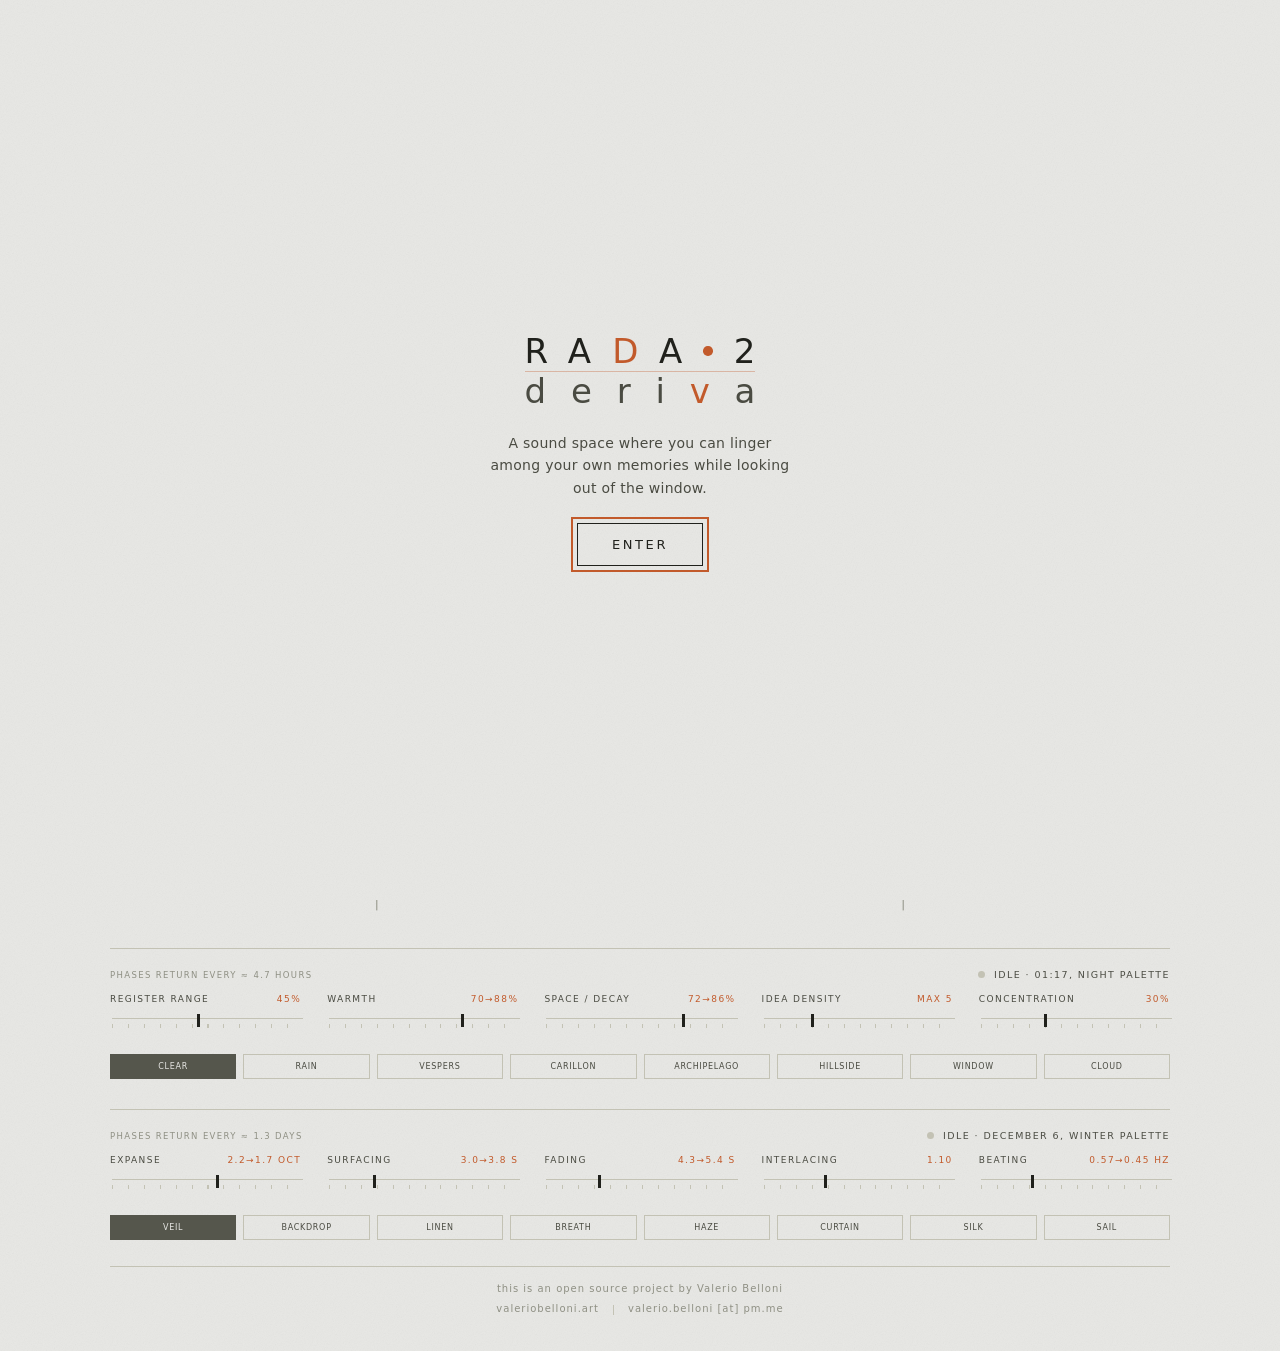
==== commit 544d41e2: "cambio posizione guida il link alla guida è ora in alto a destra" ====
--- a/index.html
+++ b/index.html
@@ -46,7 +46,22 @@
       <h1>Ra<em>d</em>a<span class="logoPunto" aria-hidden="true"></span>2</h1>
       <div class="sotto"><span>d</span><span>e</span><span>r</span><span>i</span><span class="v">v</span><span>a</span></div>
     </div>
-    <nav class="langs" id="langs" aria-label="Lingua"></nav>
+    <!-- A destra le lingue, e sotto il richiamo alla guida, separati da un
+         filo. Prima il richiamo stava in fondo alla pagina, dopo i comandi
+         dei tessuti: un collegamento che apre una scheda nuova non è un
+         comando dello strumento, e in coda lo si trovava solo scorrendo
+         tutto. Qui sta accanto alle lingue, che sono l'altra cosa che
+         riguarda la pagina e non il pezzo.
+
+         Scheda nuova: il collage sta suonando, e una navigazione qui lo
+         spegnerebbe perdendo la sessione in corso. Il ?da=strumento dice
+         alla guida che Rada è già aperta di là, così non offre di
+         riaprirla. -->
+    <div class="headLato">
+      <nav class="langs" id="langs" aria-label="Lingua"></nav>
+      <a class="docLink" href="guida.html?da=strumento" target="_blank" rel="noopener"
+         data-i18n="ui.guide" data-i18n-aria="ui.guideAria">Guida</a>
+    </div>
   </div>
 
   <!-- ------------------------------------------------------- lo strumento
@@ -165,14 +180,6 @@
     <div class="moods" id="droniMoods"></div>
   </div>
 
-  <div class="foot">
-    <!-- scheda nuova: il collage sta suonando, e una navigazione qui lo
-         spegnerebbe perdendo la sessione in corso. Il ?da=strumento dice alla
-         guida che Rada è già aperta di là, così non offre di riaprirla. -->
-    <a class="docLink" href="guida.html?da=strumento" target="_blank" rel="noopener"
-       data-i18n="ui.guide" data-i18n-aria="ui.guideAria">Guida</a>
-  </div>
-
   <!-- ----------------------------------------------------------- la firma
        Un filo, e sotto i crediti. La riga separa senza chiudere: chiudere lo
        fanno i bordi dei due riquadri, e un terzo rettangolo qui sarebbe un
--- a/css/style.css
+++ b/css/style.css
@@ -426,7 +426,18 @@
 .barDroni{margin-top:24px}
 
 /* rimando alla guida, sotto i mood */
-.foot{margin-top:18px}
+/* Il richiamo alla guida, sotto le lingue e staccato da un filo. La nav si
+   allarga a tutta la colonna e porta il filo sul proprio bordo inferiore:
+   appeso al collegamento sarebbe stato lungo quanto la parola «Guida», e un
+   filo che separa deve arrivare da parte a parte di ciò che separa.
+   Il blocco si allinea a destra perché sta al bordo destro della pagina. */
+.headLato{display:flex;flex-direction:column;align-items:flex-end;gap:8px}
+.headLato .langs{
+  align-self:stretch;
+  justify-content:flex-end;
+  padding-bottom:8px;
+  border-bottom:1px solid var(--hair);
+}
 .docLink{
   font-family:var(--sans);font-weight:400;
   font-size:9px;letter-spacing:.16em;text-transform:uppercase;
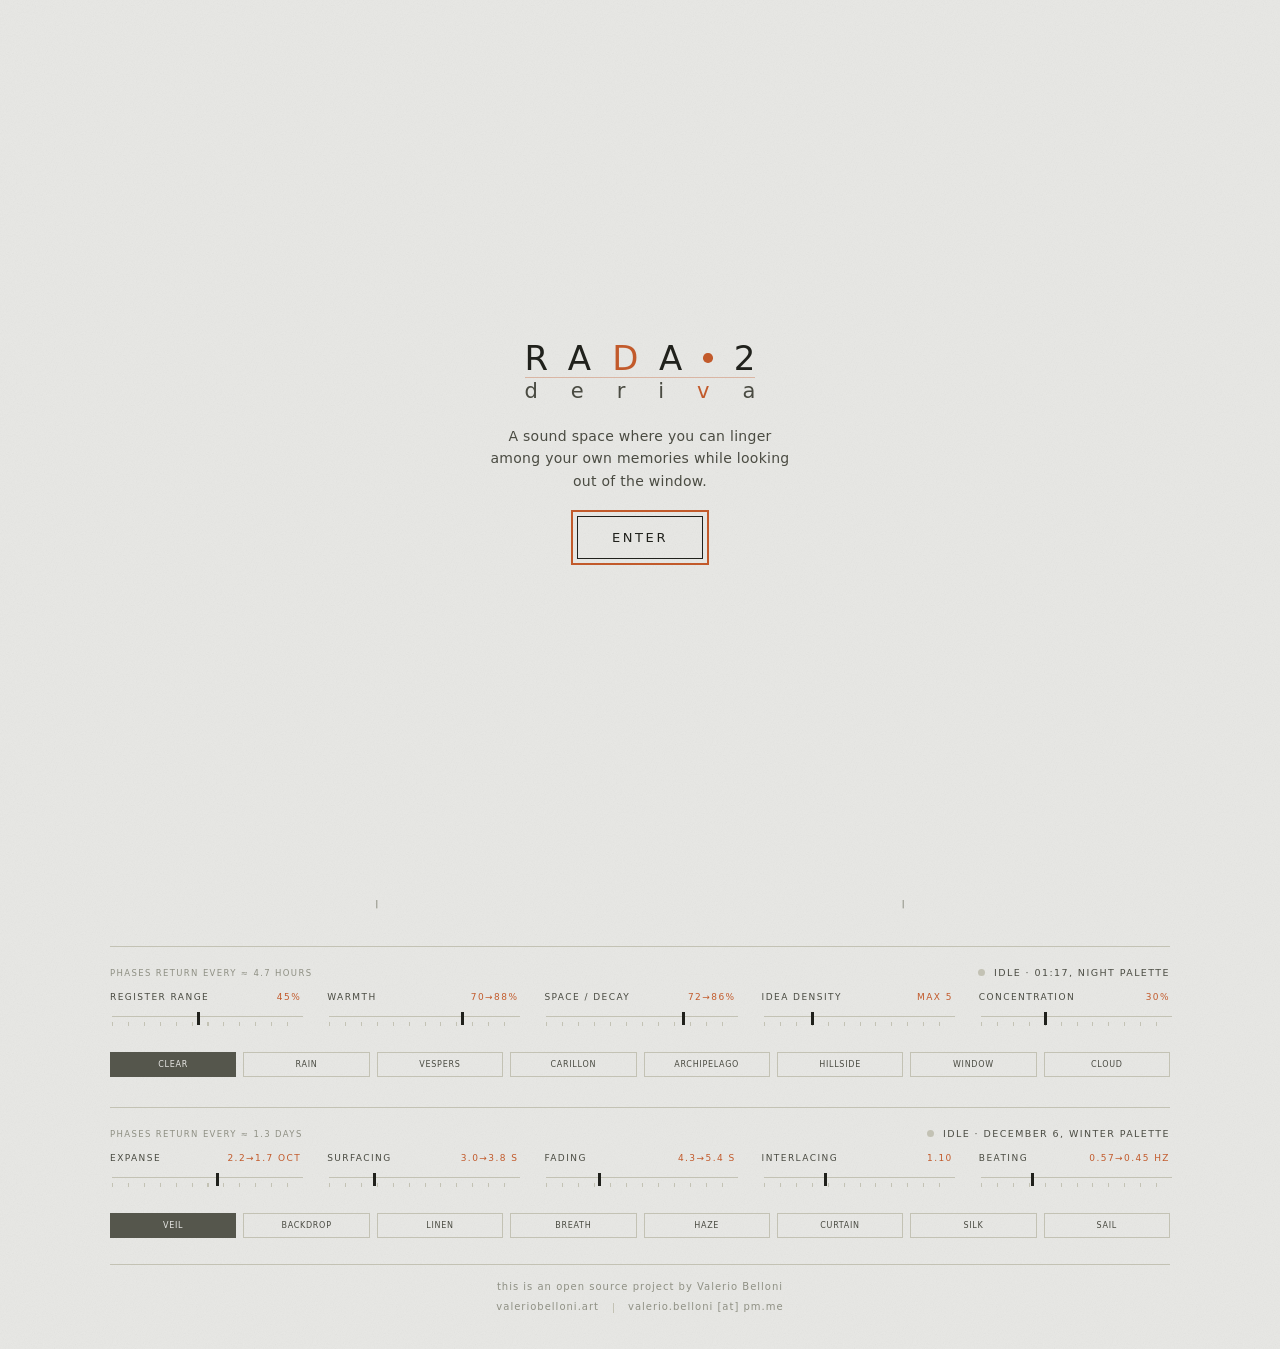
==== commit 516b26a5: "correzione logo la scritta deriva è ora più piccola" ====
--- a/index.html
+++ b/index.html
@@ -8,11 +8,17 @@
 <!-- Le anteprime social restano in inglese: i crawler leggono questi meta
      prima che il JavaScript giri, quindi qualunque lingua ci sia scritta qui
      è quella che appare quando si condivide il link. i18n.js li riscrive
-     comunque nella lingua corrente, per i motori che eseguono lo script. -->
-<meta name="description" content="Four sound phrases of different lengths that never come back together the same way. A generative instrument in the browser.">
+     comunque nella lingua corrente, per i motori che eseguono lo script.
+
+     Il testo è quello della soglia d'ingresso, tradotto: è la frase che dice
+     che cosa Rada è per chi ascolta, e non aveva senso che il link condiviso
+     ne annunciasse un'altra. Per lo stesso motivo `meta.description` in
+     i18n.js è la stessa frase, lingua per lingua — altrimenti il JavaScript
+     rimpiazzerebbe questa con una diversa un istante dopo. -->
+<meta name="description" content="A sound space where you can linger among your own memories while looking out of the window.">
 
 <meta property="og:title" content="Rada">
-<meta property="og:description" content="Four sound phrases of different lengths that never come back together the same way.">
+<meta property="og:description" content="A sound space where you can linger among your own memories while looking out of the window.">
 <meta property="og:type" content="website">
 
 <!-- favicon inline: il punto che pulsa. Data URI, così non c'è un file da
--- a/css/style.css
+++ b/css/style.css
@@ -112,7 +112,7 @@
      ascendenti di «deriva», e i due vuoti non sono uguali di natura: sotto le
      maiuscole la casella lascia già poco, sopra le minuscole molto. Misurati
      a 26 px: 3,5 px contro 8,6. Questi due ritocchi li pareggiano a 6,0.  */
-  padding-bottom:.1em;
+  padding-bottom:.067em;
 }
 
 .logoPunto{
@@ -127,25 +127,51 @@
   animation:pulse 2.6s ease-in-out infinite;
 }
 
-/* Stesso corpo del nome, peso da display e grigio medio: la seconda riga si
-   legge come secondaria per il peso e per il minuscolo, non per la scala —
-   a corpo diverso i due passi non si accorderebbero.                      */
+/* La seconda riga è più minuta del nome e molto più spaziata. Le due cose
+   sono la stessa cosa: la larghezza è fissata dalla riga sopra, quindi ogni
+   punto di corpo tolto alle lettere finisce nei vuoti fra loro. Il corpo si
+   dichiara in em del marchio, non in pixel, così la proporzione fra le due
+   righe resta la stessa alla testata e al cancello.                       */
 .sotto{
+  font-size:.62em;
   margin:0;
   /* Il filo sta QUI e non sotto il nome: la casella del nome è più larga di
      quanto si vede — è il recupero della spaziatura di coda — e la riga
      sborderebbe a destra del 2. Questa invece è larga esattamente quanto il
      marchio, e in em perché la distanza dal filo deve seguire il corpo. */
   border-top:1px solid var(--amber-filo);
-  padding-top:.04em;
+  padding-top:.093em;
   display:flex;
   justify-content:space-between;
-  font-size:inherit;
-  font-weight:200;
+  font-weight:300;
   line-height:1;
   color:var(--ink-2);
 }
 .sotto .v{color:var(--amber)}
+
+/* La variante IN RIGA, per la guida, dove la testata è alta la metà e due
+   righe avrebbero pesato più del titolo di pagina. Qui «deriva» non si
+   allarga — non c'è una riga sopra da pareggiare — e prende la spaziatura
+   del nome, così i due pezzi hanno lo stesso passo. Il filo si rialza e
+   diventa verticale: stesso colore, stesso mestiere.
+
+   Il recupero della spaziatura di coda (il margine negativo del nome) qui
+   torna utile per un'altra ragione: senza, fra il 2 e il filo ci sarebbe lo
+   stacco più sei decimi di em, e il filo sembrerebbe appartenere a
+   «deriva» invece di stare fra i due.                                    */
+.logo.inRiga{flex-direction:row;align-items:baseline;gap:.42em}
+.logo.inRiga .logoFilo{align-self:center}
+.logo.inRiga h1{padding-bottom:0}
+.logo.inRiga .sotto{
+  border-top:0;
+  padding-top:0;
+  /* Un em di QUESTO corpo, che è .62 di quello del nome: il vuoto fra le
+     lettere torna così uguale al letter-spacing del nome. Scritto .62em
+     seguirebbe il corpo rimpicciolito e il passo si stringerebbe.       */
+  gap:1em;
+  justify-content:flex-start;
+}
+.logoFilo{width:1px;height:.9em;background:var(--amber-filo);flex:none}
 
 .status{
   display:flex;
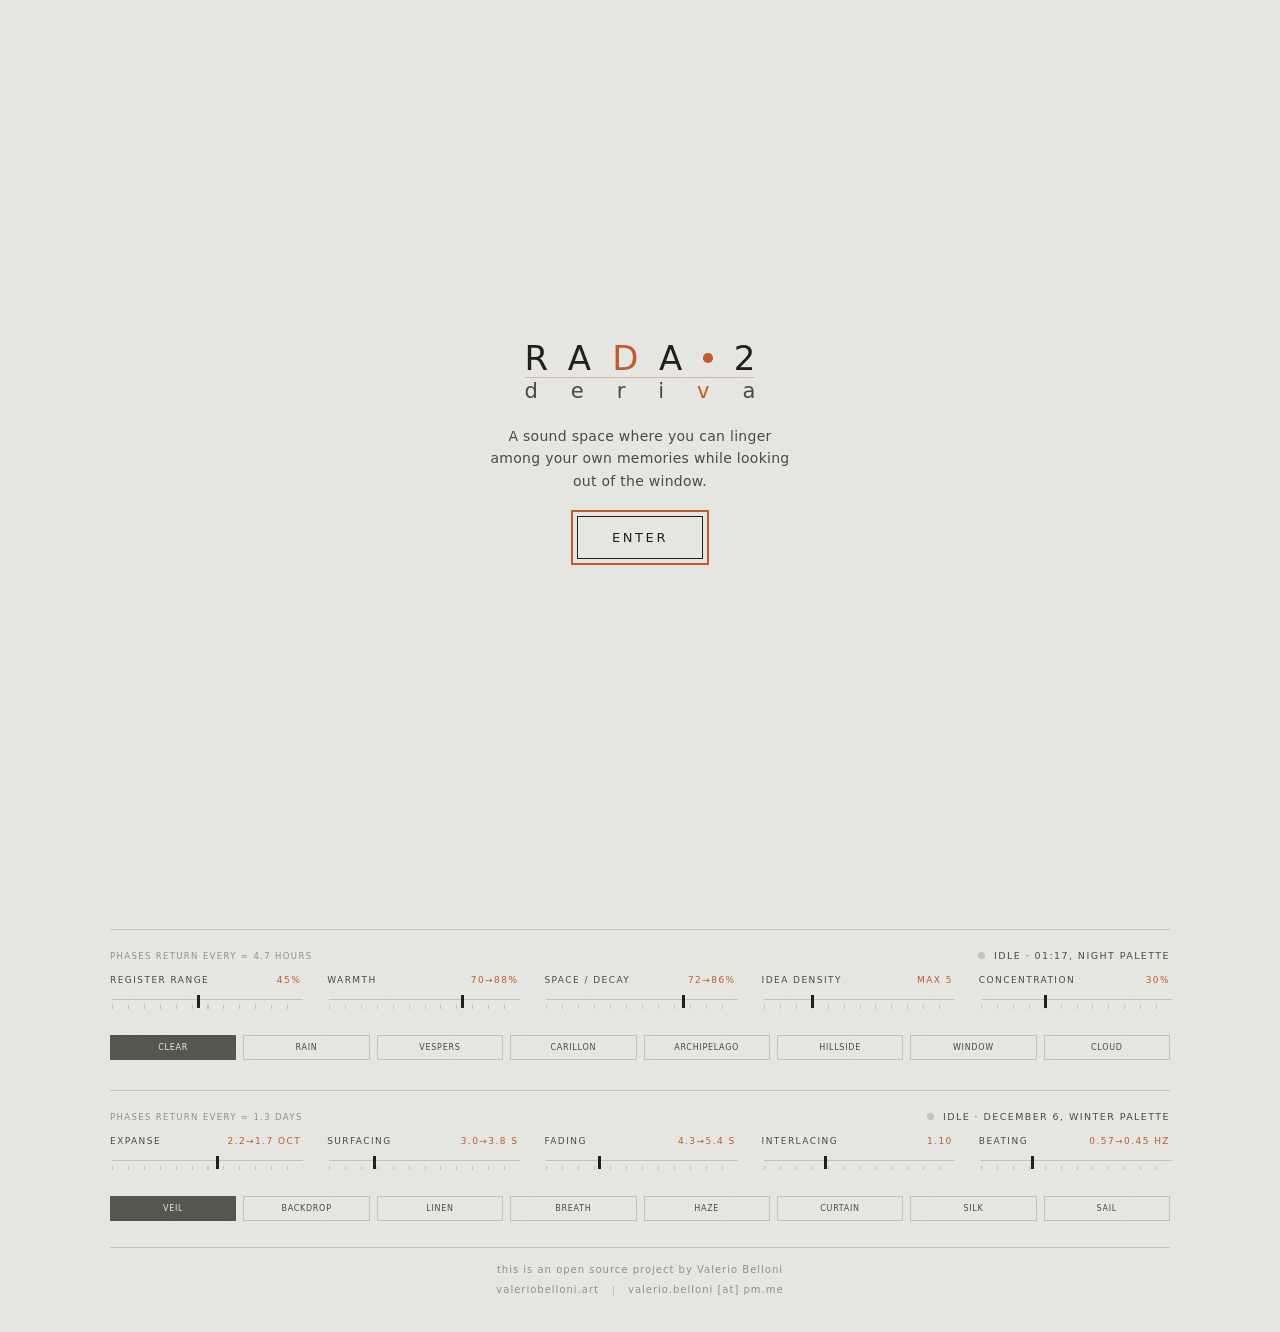
==== commit e1478c7b: "modifiche interfaccia" ====
--- a/index.html
+++ b/index.html
@@ -37,7 +37,7 @@
        quello che sono. Qui restavano asimmetriche — quella delle frasi in
        cima alla pagina, quella dei tessuti a metà — e da quando le due classi
        sono gemelle nel reticolo quell'asimmetria non si spiegava più.    -->
-  <div class="head">
+  <div class="head headStrumento">
     <!-- Il marchio è due righe. Sopra il nome, col pallino al posto
          dell'asterisco: è lo stesso segno del punto che pulsa nella riga di
          stato, ma qui non racconta niente — batte sempre, perché appartiene
@@ -187,9 +187,8 @@
   </div>
 
   <!-- ----------------------------------------------------------- la firma
-       Un filo, e sotto i crediti. La riga separa senza chiudere: chiudere lo
-       fanno i bordi dei due riquadri, e un terzo rettangolo qui sarebbe un
-       riquadro che non contiene nulla.
+       Un filo, e sotto i crediti. La riga separa senza chiudere: la pagina
+       non ha scatole, e un rettangolo qui sarebbe l'unico.
 
        L'indirizzo non è un collegamento, come nella guida e per la stessa
        ragione: un mailto: che contenga "[at]" aprirebbe una bozza verso un
@@ -225,8 +224,9 @@
      anche senza rete. Il disegno usa l'API 2D del browser, il suono la Web
      Audio API.
 
-     l'ordine conta: le parole e il modello prima (non dipendono da nulla),
-     poi il suono, poi il disegno, infine i comandi -->
+     l'ordine conta: prima le parole, poi la deriva e il modello (che non
+     conoscono né il suono né la grafica), poi il suono, poi il disegno,
+     infine i comandi -->
 <script src="js/i18n.js"></script>
 <script src="js/deriva.js"></script>
 <script src="js/model.js"></script>
--- a/css/style.css
+++ b/css/style.css
@@ -20,8 +20,13 @@
   --hair:#c3c2b4;    /* linee inattive */
   --scelto:#55564c;  /* fondo dei bottoni scelti: scuro, ma non inchiostro */
   --amber:#c25a2b;   /* unico accento */
+  --velo:rgba(32,33,28,.07); /* lo spicchio del giro, sui dischi del campo */
   --glow:rgba(194,90,43,.18);
-  --amber-filo:rgba(194,90,43,.34); /* il filo del marchio, l'accento smorzato */
+  --amber-filo:rgba(194,90,43,.34); /* i fili della testata, l'accento smorzato */
+  /* Il corpo del marchio sta QUI e non su `.logo`, perché non lo usa solo il
+     marchio: la testata ci calcola anche l'altezza del blocco delle lingue,
+     ed è così che i due fili cadono alla stessa quota a qualunque corpo. */
+  --corpoLogo:clamp(19px,4.1vw,23px);
   --sans:"Helvetica Neue",-apple-system,system-ui,"Segoe UI",Roboto,Arial,sans-serif;
 }
 
@@ -73,6 +78,10 @@
   flex-wrap:wrap;
   margin-bottom:34px;
 }
+/* Solo la testata dello STRUMENTO allinea in alto, perché è l'unica in cui i
+   due blocchi devono far combaciare un filo. Nella guida la testata è a due
+   poli senza fili orizzontali e tiene l'allineamento alle linee di base. */
+.headStrumento{align-items:flex-start}
 h1{
   margin:0;
   font-weight:300;
@@ -96,7 +105,7 @@
      perché il letter-spacing del nome lascia già sotto la linea di base il
      vuoto delle discendenti, che di maiuscole non ne ha nessuna.        */
   gap:0;
-  font-size:clamp(21px,4.6vw,26px);
+  font-size:var(--corpoLogo);
 }
 .logo h1,
 .logo h2{
@@ -218,7 +227,6 @@
 /* ------------------------------------------------------------ lo strumento
    Nessun bordo: il reticolo poggia sulla carta come in un disegno tecnico.
    Sopra, i due indicatori del tempo lungo; ai lati, le colonne di linea.  */
-.loopCard{padding:0}
 .cardHead{
   display:flex;
   justify-content:space-between;
@@ -238,14 +246,61 @@
 .derivaBlocco{display:flex;flex-direction:column;gap:5px}
 .derivaBlocco .realign{color:var(--amber)}
 
+/* ------------------------------------------------------------- lo strumento
+   LE COLONNE DI LINEA STANNO AI LATI DELLA FASCIA, non del campo. Prima
+   fiancheggiavano l'intera tela, e il campo dei dischi era largo quanto la
+   colonna centrale glielo concedeva: 560 px, con i due terzi laterali della
+   pagina occupati da otto cursori. Adesso il campo prende tutta la larghezza
+   e le colonne scendono accanto agli score, che di spazio ne vogliono meno.
+
+   La tela resta UNA — è una regola del progetto — quindi non si divide in
+   due: copre tutta la griglia, su due righe, e le colonne le si posano sopra
+   nei margini della riga bassa, dove la tela non disegna niente. Perché il
+   trucco regga servono due accordi fra CSS e disegno, e sono entrambi
+   espliciti:
+
+     `--colonna`  la larghezza delle colonne. La griglia la usa per le sue
+                  tracce, e `canvasSize` la LEGGE per rientrare la fascia
+                  esattamente di tanto. Un numero solo, in un posto solo.
+     `--hCampo`   l'altezza del campo, che il disegno SCRIVE a ogni misura:
+                  è quella a dare l'altezza alla prima riga, e quindi a far
+                  cadere le colonne accanto alla fascia e non al campo.
+
+   Chi cambia una delle due a mano, senza toccare l'altra, fa finire i cursori
+   sopra il disegno.                                                         */
 .strumento{
+  --colonna:180px;
+  --vuotoStrumento:26px;
   display:grid;
-  grid-template-columns:minmax(170px,1fr) minmax(0,560px) minmax(170px,1fr);
-  gap:26px;
-  align-items:center;
-}
-#canvas-holder{display:flex;justify-content:center;min-width:0}
+  grid-template-columns:var(--colonna) minmax(0,1fr) var(--colonna);
+  grid-template-rows:var(--hCampo,0px) auto;
+  column-gap:var(--vuotoStrumento);
+  max-width:880px;
+  margin-inline:auto;
+}
+/* la tela copre tutta la griglia: il campo sta nella riga alta, la fascia
+   nella bassa, e le colonne le si affiancano senza coprirla */
+#canvas-holder{grid-column:1 / -1;grid-row:1 / 3;min-width:0}
+
+/* LA TELA NON DEVE RICEVERE IL PUNTATORE, e da quando copre tutta la griglia
+   questa non è più una buona intenzione ma una necessità.
+
+   Un canvas è trasparente dove non disegna, ma resta un rettangolo pieno per
+   il puntatore: copriva le colonne, e si prendeva i clic di quella che nel
+   documento viene PRIMA di lui. Le frasi stanno prima, i tessuti dopo —
+   quindi i cursori delle frasi erano morti e quelli dei tessuti no. Su
+   schermo stretto il difetto spariva, perché là la tela e le colonne stanno
+   su righe diverse e non si sovrappongono.
+
+   `pointer-events:none` dice in una riga la regola che il progetto ha sempre
+   avuto: il canvas è puro display, i comandi sono gli elementi nativi
+   accanto. Chi volesse renderlo interattivo deve togliere questa riga, e a
+   quel punto deve anche rileggere perché i dialZone di Rada sono spariti. */
+#canvas-holder{pointer-events:none}
 #canvas-holder canvas{display:block}
+.colLinee{grid-row:2;min-width:0}
+.colFrasi{grid-column:1}
+.colTessuti{grid-column:3}
 
 /* ------------------------------------------------------- le colonne di linea
    Otto righe native — sigla, scala della durata, valore, quadratino, ↻ —
@@ -451,18 +506,33 @@
 
 .barDroni{margin-top:24px}
 
-/* rimando alla guida, sotto i mood */
 /* Il richiamo alla guida, sotto le lingue e staccato da un filo. La nav si
    allarga a tutta la colonna e porta il filo sul proprio bordo inferiore:
    appeso al collegamento sarebbe stato lungo quanto la parola «Guida», e un
    filo che separa deve arrivare da parte a parte di ciò che separa.
    Il blocco si allinea a destra perché sta al bordo destro della pagina. */
 .headLato{display:flex;flex-direction:column;align-items:flex-end;gap:8px}
+/* I DUE FILI DELLA TESTATA CADONO ALLA STESSA QUOTA, e non per un padding
+   indovinato a occhio: il blocco delle lingue è alto esattamente quanto la
+   prima riga del marchio, quindi il suo bordo inferiore atterra dove comincia
+   «deriva». Il conto è `1em` di corpo più il `.067em` che il nome si porta
+   sotto, più il pixel del bordo stesso — che sta DENTRO l'altezza, perché il
+   foglio usa `border-box`.
+
+   Questo vuole `align-items:flex-start` sulla testata (vedi `.headStrumento`):
+   con l'allineamento alle linee di base i due blocchi partivano da quote
+   diverse, e i fili uscivano sfalsati di quasi otto pixel.
+
+   Stesso colore del filo del marchio: sono lo stesso segno, e l'arancione
+   smorzato è il solo modo in cui l'accento può fare da riga senza diventare
+   un accento in più.                                                      */
 .headLato .langs{
   align-self:stretch;
   justify-content:flex-end;
-  padding-bottom:8px;
-  border-bottom:1px solid var(--hair);
+  align-items:flex-end;
+  height:calc(var(--corpoLogo) * 1.067 + 1px);
+  padding-bottom:0;
+  border-bottom:1px solid var(--amber-filo);
 }
 .docLink{
   font-family:var(--sans);font-weight:400;
@@ -547,11 +617,25 @@
   .controls{grid-template-columns:repeat(5,1fr);gap:0 26px}
   .stage{padding:34px 28px}
 }
-/* Sotto i 900 px le colonne non stanno più ai lati: il reticolo sale sopra,
-   intero, e le due colonne si affiancano sotto di lui.                     */
+/* Sotto i 900 px le colonne non stanno più ai lati della fascia: non ci
+   starebbero, e rientrare la fascia di 180 px per lato la ridurrebbe a un
+   francobollo. La tela torna sopra, intera, e le due colonne si affiancano
+   sotto di lei.
+
+   `--colonna` a zero è il segnale che il disegno legge per smettere di
+   rientrare la fascia: così la regola sta scritta una volta sola, qui, e
+   `canvasSize` non deve conoscere nessuna soglia di finestra.             */
 @media (max-width:899px){
-  .strumento{grid-template-columns:1fr 1fr;gap:20px}
+  .strumento{
+    --colonna:0px;
+    grid-template-columns:1fr 1fr;
+    grid-template-rows:auto auto;
+    gap:20px;
+  }
   #canvas-holder{grid-column:1 / -1;grid-row:1}
+  .colLinee{grid-row:2}
+  .colFrasi{grid-column:1}
+  .colTessuti{grid-column:2}
 }
 /* Otto colonne vogliono circa 75 px per bottone: tanto misura l'etichetta più
    lunga in inglese, «Archipelago». Sotto quella misura la riga delle frasi
@@ -567,9 +651,21 @@
 @media (max-width:819px){
   .moods{grid-template-columns:repeat(4,minmax(0,1fr));width:100%}
 }
+/* In colonna sola l'ordine va DETTO, non lasciato al markup. Nel documento le
+   frasi vengono prima della tela — è giusto così, perché a schermo largo
+   stanno alla sua sinistra e il fuoco deve incontrarle per prime — ma
+   impilate verticalmente quell'ordine metterebbe otto cursori sopra lo
+   strumento, e la prima cosa che si vede aprendo la pagina sarebbe un
+   pannello di comandi invece del pezzo che suona.
+
+   Le righe esplicite rimettono la tela in cima senza toccare il documento,
+   quindi l'ordine di tabulazione resta frasi → tessuti: la tela non prende
+   fuoco e non ha testo, quindi scavalcarla non salta nulla.              */
 @media (max-width:540px){
-  .strumento{grid-template-columns:1fr}
-  #canvas-holder{grid-column:auto}
+  .strumento{grid-template-columns:1fr;grid-template-rows:auto auto auto}
+  #canvas-holder{grid-column:1;grid-row:1}
+  .colFrasi{grid-column:1;grid-row:2}
+  .colTessuti{grid-column:1;grid-row:3}
   .controls{grid-template-columns:1fr}
   .bar{justify-content:center}
 }
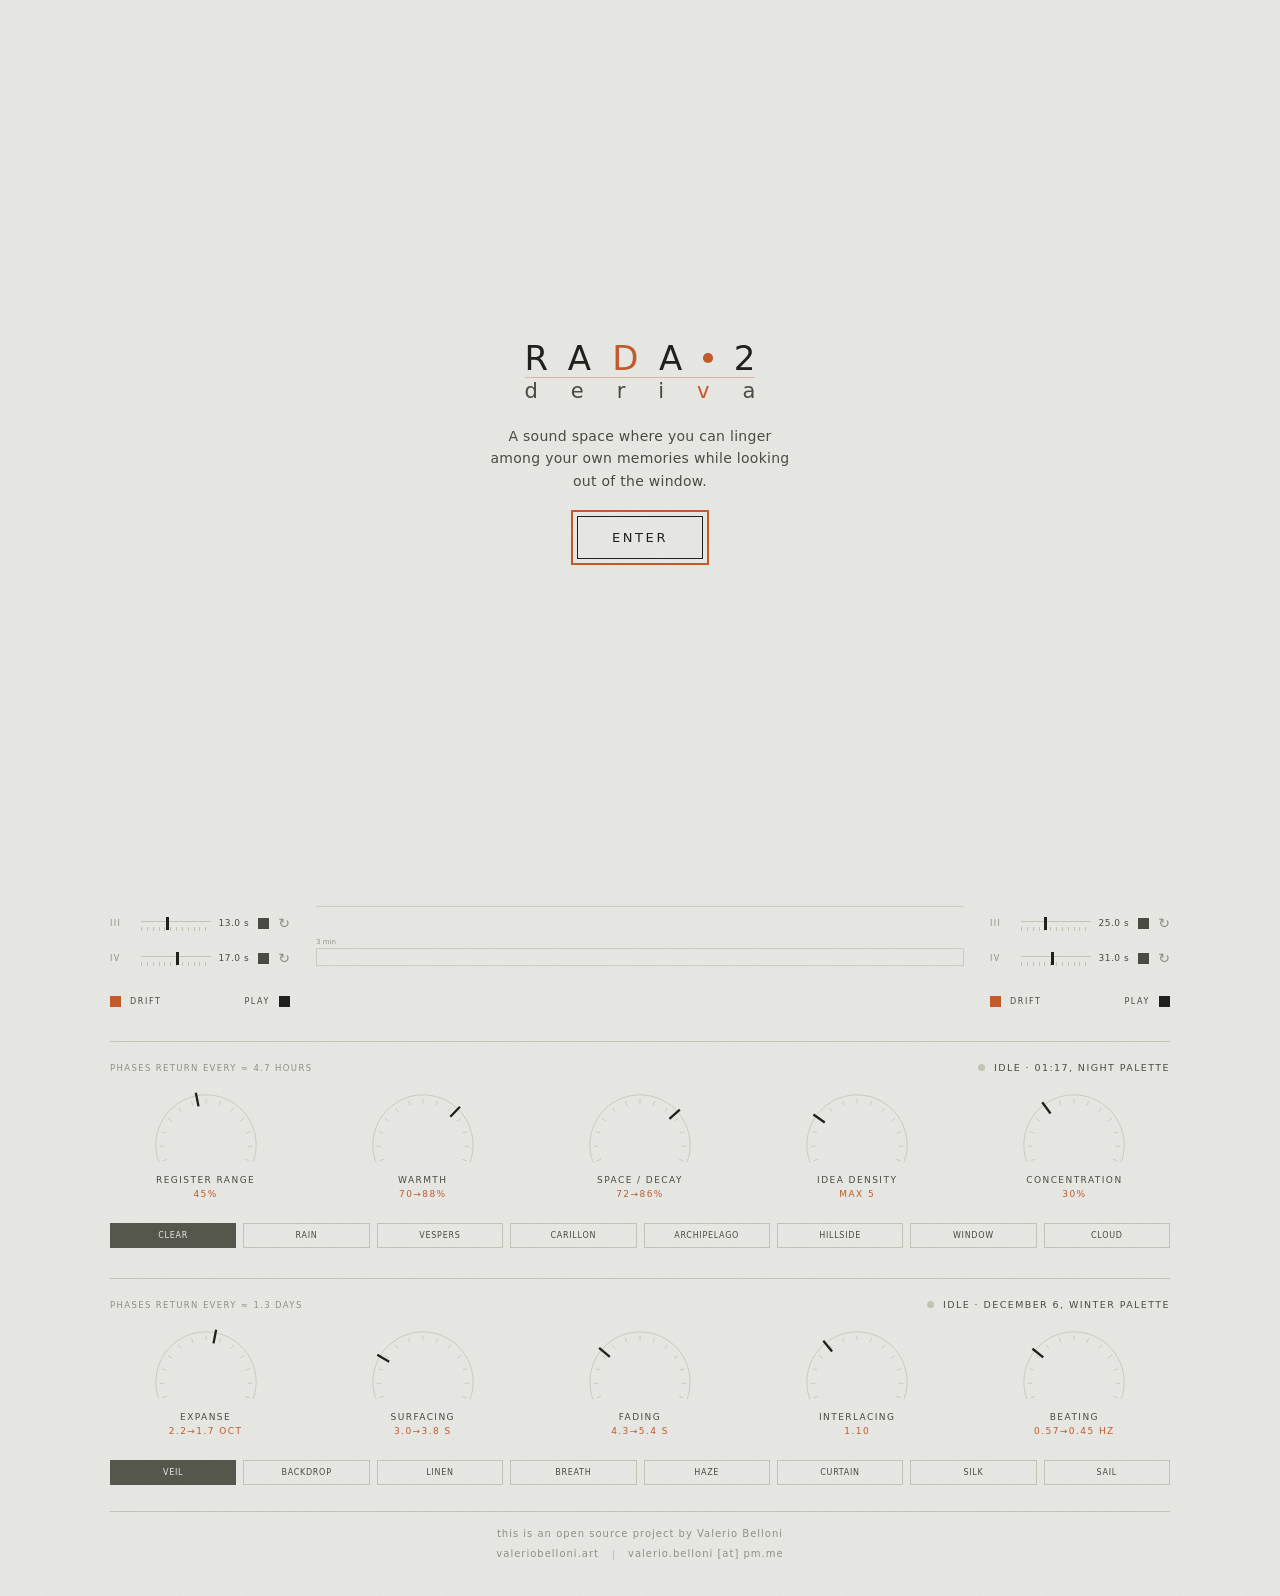
==== commit cb3a7103: "modifiche score baricentro" ====
--- a/index.html
+++ b/index.html
@@ -119,24 +119,33 @@
     </div>
   </div>
 
+  <!-- I comandi d'insieme sono quadranti ad arco. Il `div.quadrante` è il
+       posto dove `ui.js` disegna l'SVG; l'input nativo resta sotto, celato ma
+       non rimosso, ed è lui a tenere il valore. Chi toglie l'input lascia i
+       quadranti senza tastiera e senza nome accessibile. -->
   <div class="controls">
     <div class="ctl">
+      <div class="quadrante" data-per="spread"></div>
       <label for="spread"><span data-i18n="ctl.spread">Ampiezza registro</span> <b id="vSpread">—</b></label>
       <input type="range" id="spread" min="0" max="100" value="45">
     </div>
     <div class="ctl">
+      <div class="quadrante" data-per="warmth"></div>
       <label for="warmth"><span data-i18n="ctl.warmth">Calore</span> <b id="vWarmth">—</b></label>
       <input type="range" id="warmth" min="0" max="100" value="70">
     </div>
     <div class="ctl">
+      <div class="quadrante" data-per="rev"></div>
       <label for="rev"><span data-i18n="ctl.rev">Spazio / coda</span> <b id="vRev">—</b></label>
       <input type="range" id="rev" min="0" max="100" value="72">
     </div>
     <div class="ctl">
+      <div class="quadrante" data-per="dens"></div>
       <label for="dens"><span data-i18n="ctl.dens">Densità dell'idea</span> <b id="vDens">—</b></label>
       <input type="range" id="dens" min="2" max="14" value="5">
     </div>
     <div class="ctl">
+      <div class="quadrante" data-per="head"></div>
       <label for="head"><span data-i18n="ctl.head">Addensamento</span> <b id="vHead">—</b></label>
       <input type="range" id="head" min="10" max="70" value="30">
     </div>
@@ -161,22 +170,27 @@
 
   <div class="controls">
     <div class="ctl">
+      <div class="quadrante" data-per="d_spread"></div>
       <label for="d_spread"><span data-i18n="dctl.spread">Estensione</span> <b id="v_spread">—</b></label>
       <input type="range" id="d_spread" min="0" max="100" step="1" value="55">
     </div>
     <div class="ctl">
+      <div class="quadrante" data-per="d_apri"></div>
       <label for="d_apri"><span data-i18n="dctl.apri">Affioramento</span> <b id="v_apri">—</b></label>
       <input type="range" id="d_apri" min="0.3" max="12" step="0.1" value="3">
     </div>
     <div class="ctl">
+      <div class="quadrante" data-per="d_chiudi"></div>
       <label for="d_chiudi"><span data-i18n="dctl.chiudi">Dissolvenza</span> <b id="v_chiudi">—</b></label>
       <input type="range" id="d_chiudi" min="0.3" max="15" step="0.1" value="4.3">
     </div>
     <div class="ctl">
+      <div class="quadrante" data-per="d_sovr"></div>
       <label for="d_sovr"><span data-i18n="dctl.sovr">Intreccio</span> <b id="v_sovr">—</b></label>
       <input type="range" id="d_sovr" min="0.2" max="3" step="0.01" value="1.10">
     </div>
     <div class="ctl">
+      <div class="quadrante" data-per="d_battito"></div>
       <label for="d_battito"><span data-i18n="dctl.battito">Battito</span> <b id="v_battito">—</b></label>
       <input type="range" id="d_battito" min="0.05" max="2" step="0.01" value="0.57">
     </div>
--- a/css/style.css
+++ b/css/style.css
@@ -275,8 +275,6 @@
   grid-template-columns:var(--colonna) minmax(0,1fr) var(--colonna);
   grid-template-rows:var(--hCampo,0px) auto;
   column-gap:var(--vuotoStrumento);
-  max-width:880px;
-  margin-inline:auto;
 }
 /* la tela copre tutta la griglia: il campo sta nella riga alta, la fascia
    nella bassa, e le colonne le si affiancano senza coprirla */
@@ -398,25 +396,65 @@
 .controls{
   display:grid;
   grid-template-columns:1fr 1fr;
-  gap:14px 26px;
-  margin-top:14px;
-}
-/* IL CURSORE STA AL FONDO DELLA CELLA, non sotto la sua etichetta. Le
-   etichette non sono lunghe uguale — «Ampiezza registro» va a capo dove
-   «Calore» no — e appese all'etichetta le scale finivano a quote diverse:
-   undici pixel di scarto misurati a 900 px, su una riga che dovrebbe leggersi
-   come una sola scala continua. La cella diventa una colonna flessibile e
-   l'etichetta si prende lo spazio che avanza, così il cursore parte sempre
-   dallo stesso filo qualunque cosa gli stia scritto sopra, in qualunque
-   lingua.                                                                  */
-.ctl{display:flex;flex-direction:column}
+  gap:24px 26px;
+  margin-top:18px;
+}
+/* IL QUADRANTE STA IN CIMA ALLA CELLA, l'etichetta sotto. Prima era il
+   contrario, e le etichette — che non sono lunghe uguale, «Ampiezza registro»
+   va a capo dove «Calore» no — facevano finire le scale a quote diverse:
+   undici pixel di scarto misurati a 900 px, su una riga che deve leggersi
+   come una sola. Ci voleva un `flex:1` sull'etichetta per spingere il cursore
+   al fondo della cella. Con l'arco in cima il problema si scioglie da sé: i
+   dieci quadranti partono tutti dal filo di sopra, e sotto l'etichetta può
+   andare a capo quanto vuole, in qualunque lingua.                          */
+.ctl{display:flex;flex-direction:column;position:relative}
 .ctl label{
-  display:flex;justify-content:space-between;gap:8px;
+  display:flex;flex-direction:column;align-items:center;gap:4px;
+  text-align:center;
   font-size:9px;letter-spacing:.16em;text-transform:uppercase;
-  color:var(--ink-2);margin:0 0 7px;
-  flex:1;align-items:flex-start;
+  color:var(--ink-2);margin:0;
 }
 .ctl label b{color:var(--amber);font-weight:400;font-variant-numeric:tabular-nums}
+
+/* --------------------------------------------------------------- quadranti
+   I dieci comandi d'insieme sono archi e non scale diritte, ma la grammatica
+   è la stessa di prima, piegata: un filo, le dodici tacche, l'indice
+   rettangolare. Le divisioni restano dodici come nel gradiente qui sopra, e
+   l'indice attraversa filo e tacche esattamente come il pomello rettangolare
+   attraversava la linea.
+
+   SOTTO L'ARCO RESTA L'INPUT NATIVO, celato ma non rimosso: è lui a tenere il
+   valore, e con lui restano la tastiera, il lettore di schermo e l'etichetta
+   che lo nomina. L'SVG non è il comando ma il suo ritratto — traduce il
+   puntatore in valore e glielo passa, e si ridisegna quando quello cambia,
+   compreso quando a cambiarlo è un mood.
+
+   La regola è scoperchiata solo dentro `.controls`: le scale di durata nelle
+   colonne di linea restano diritte, perché lì il dato è una lunghezza e una
+   riga di otto archi in colonna non starebbe in piedi.                      */
+.quadrante{width:100%;max-width:108px;margin:0 auto 10px}
+.quadrante svg{
+  display:block;width:100%;height:auto;overflow:visible;
+  cursor:pointer;
+  /* con i pointer event lo scorrimento della pagina lo decide SOLO
+     `touch-action`: senza questa riga, su un telefono il trascinamento
+     scorrerebbe la pagina invece di girare l'indice. */
+  touch-action:none;
+  -webkit-tap-highlight-color:transparent;
+}
+.quadranteFilo{fill:none;stroke:var(--hair);stroke-width:1}
+.quadranteTacca{stroke:var(--hair);stroke-width:1}
+.quadranteIndice{stroke:var(--ink);stroke-width:3}
+/* Il fuoco si vede sull'indice: l'input è alto un pixel e trasparente, quindi
+   un contorno suo non si vedrebbe da nessuna parte. */
+.ctl:focus-within .quadranteIndice{stroke:var(--amber)}
+/* L'input che sta sotto un quadrante: resta nel DOM e non si vede. La
+   specificità deve superare quella di `input[type=range]`, o torna visibile. */
+.controls input[type=range]{
+  position:absolute;left:0;bottom:0;
+  width:1px;height:1px;padding:0;
+  background:none;opacity:0;pointer-events:none;
+}
 
 /* ------------------------------------------------- i due segni della classe
    Sotto le scale di durata, agli estremi della riga: a sinistra il modo del
@@ -666,7 +704,10 @@
   #canvas-holder{grid-column:1;grid-row:1}
   .colFrasi{grid-column:1;grid-row:2}
   .colTessuti{grid-column:1;grid-row:3}
-  .controls{grid-template-columns:1fr}
+  /* I comandi d'insieme restano a DUE colonne anche qui. La riga a colonna
+     sola serviva alle scale diritte, che di larghezza ne volevano tutta;
+     un quadrante è quadrato e a 345 px ne stanno due comodi. In colonna sola
+     i dieci archi allungavano la pagina di più di mille pixel. */
   .bar{justify-content:center}
 }
 
